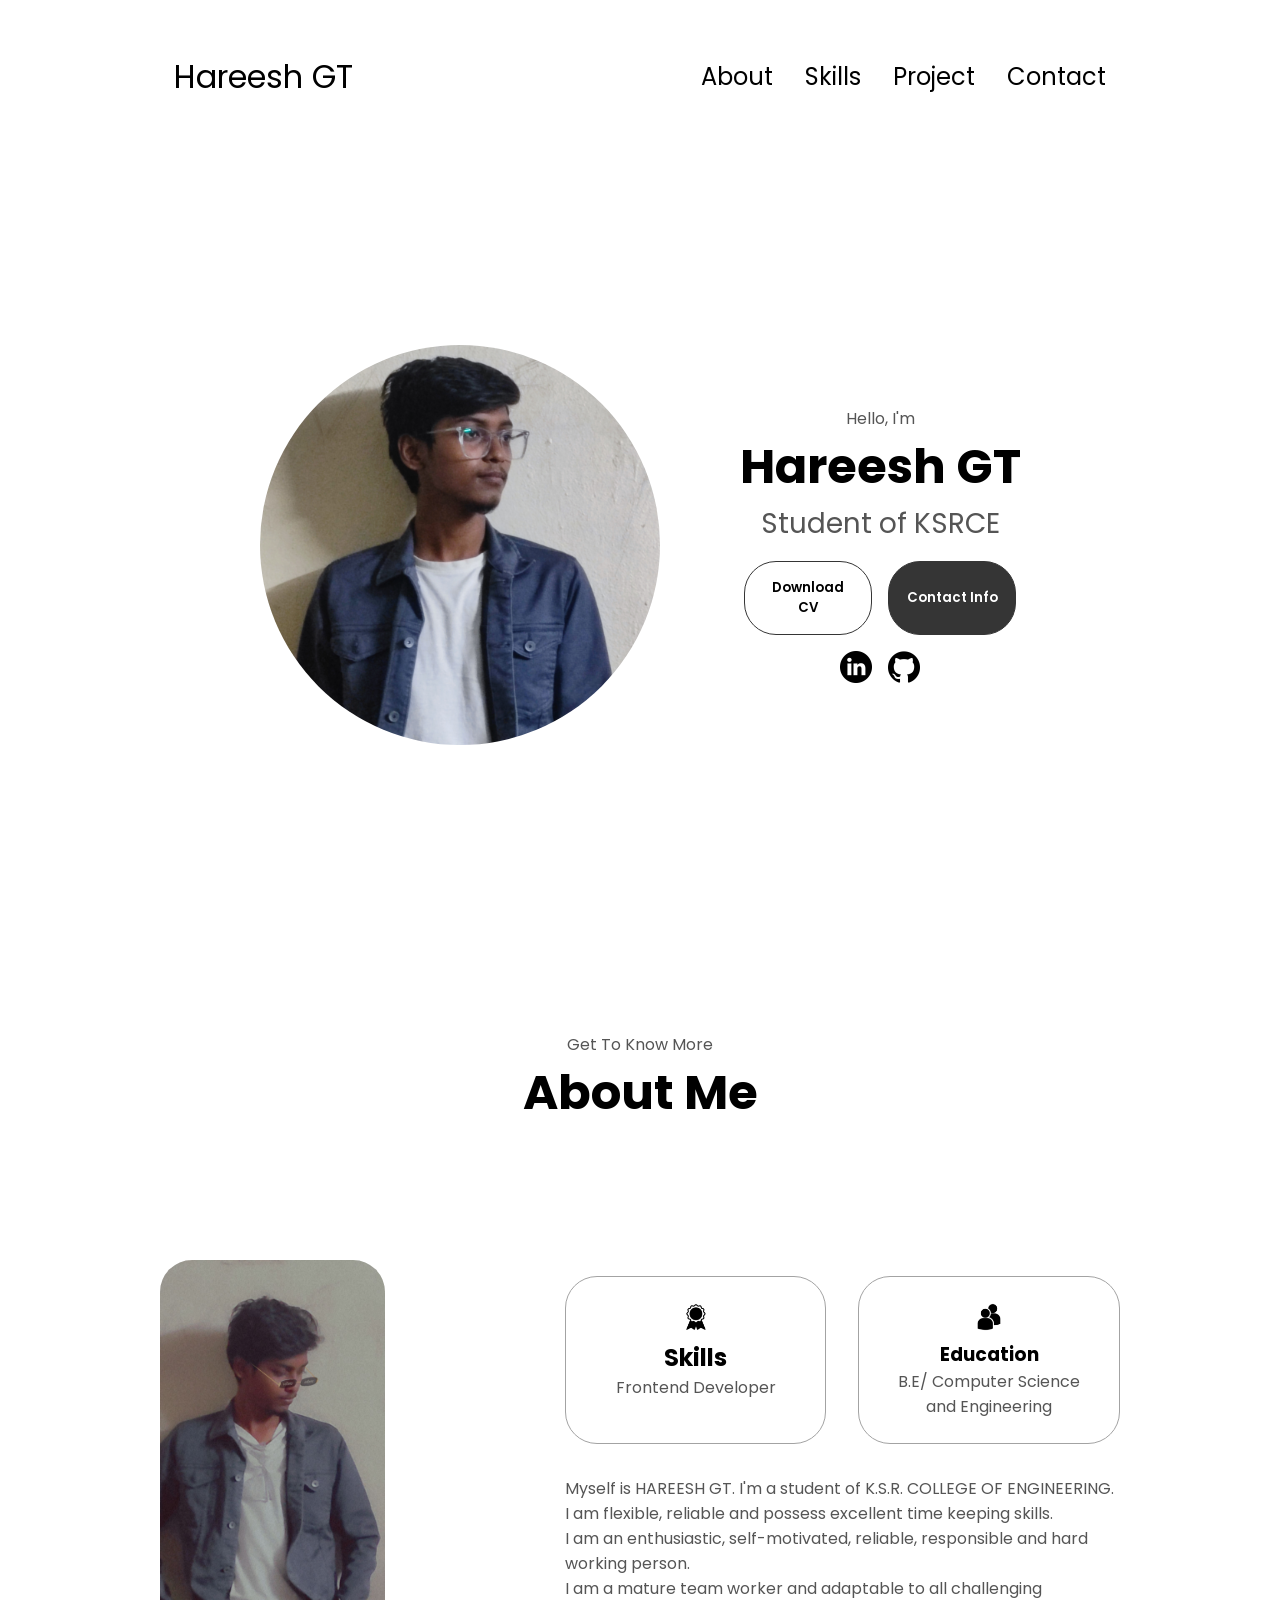
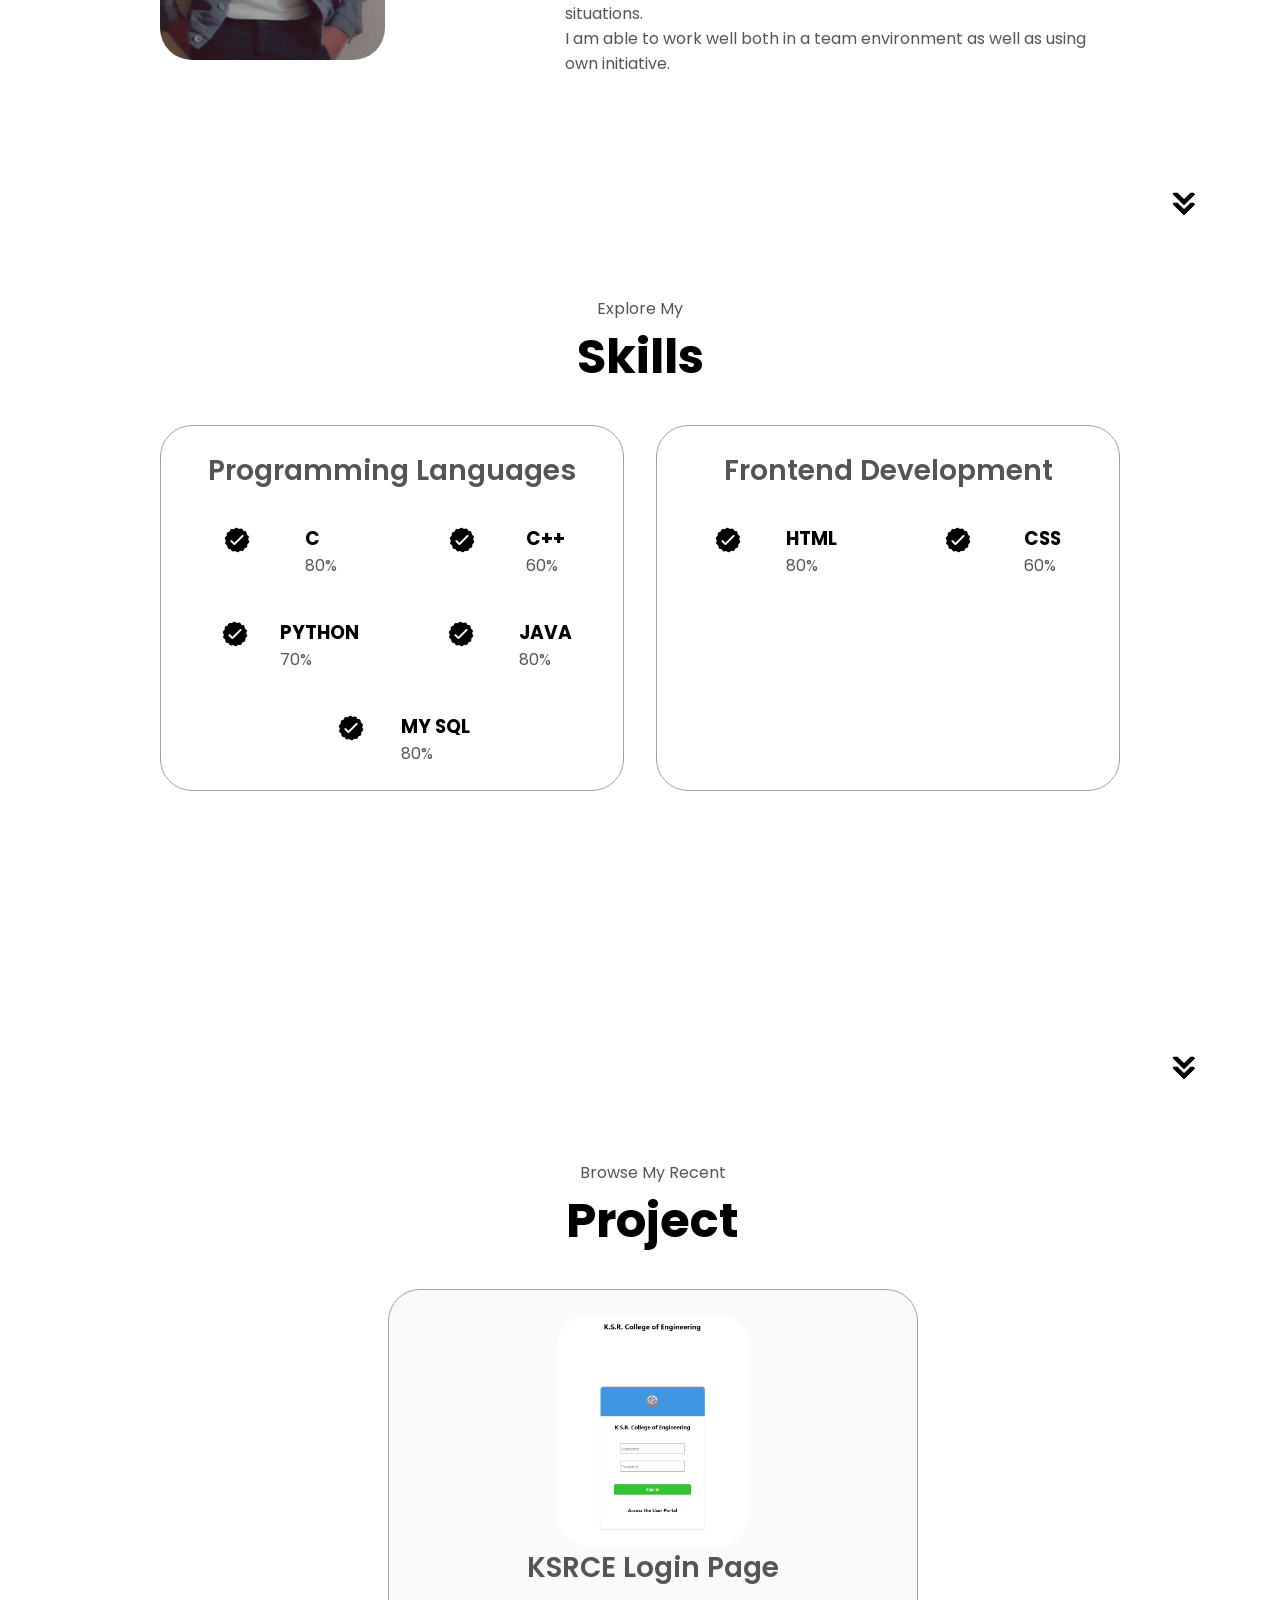
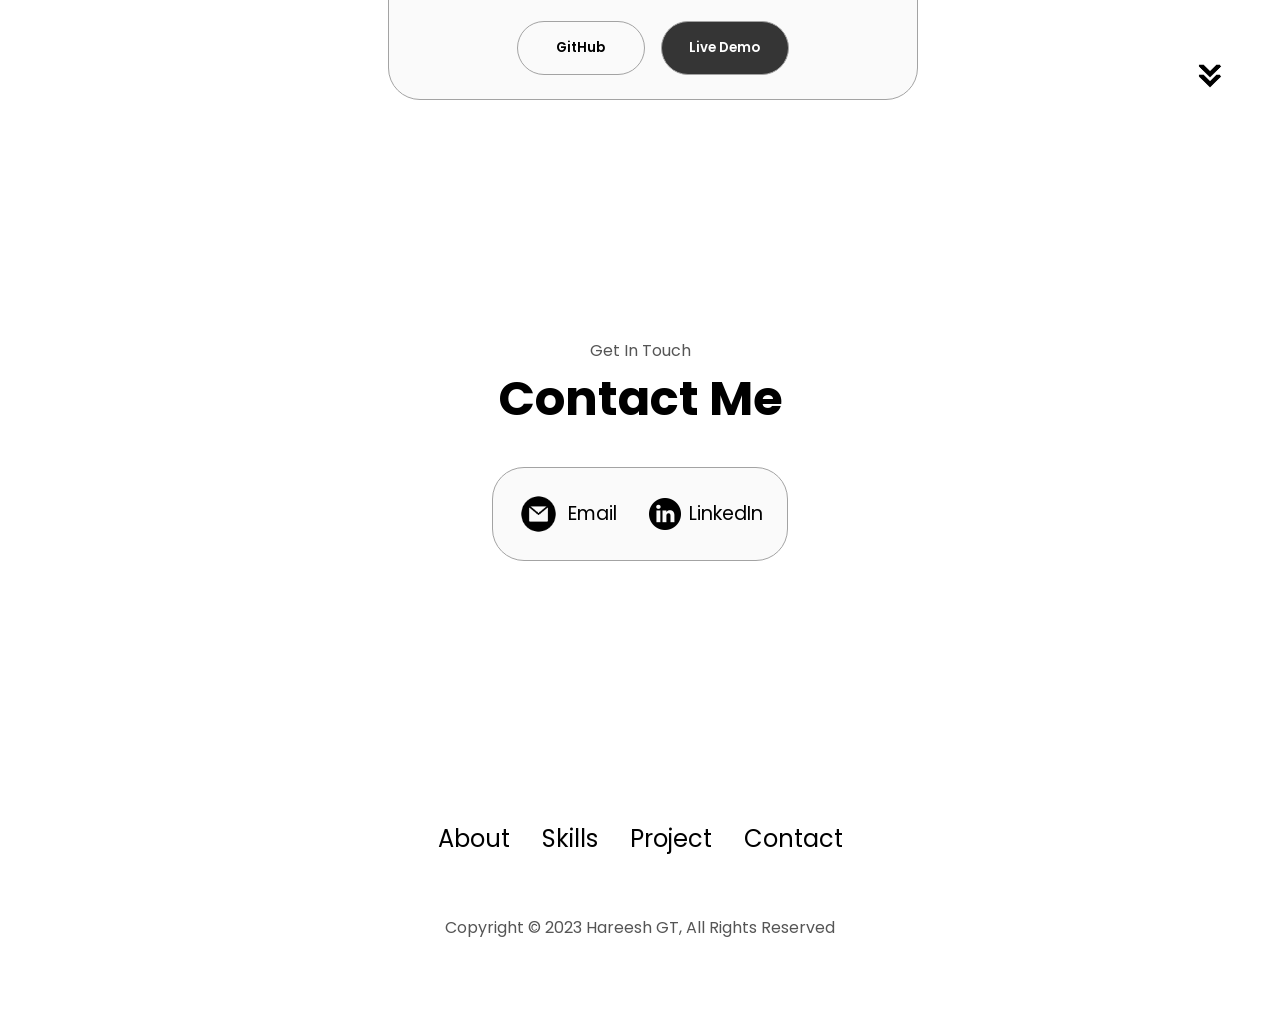
==== Potrfolio GT/index.html @ b5d37969 "Add files via upload" ====
<!DOCTYPE html>
<html lang="en">
<head>
    <meta charset="UTF-8">
    <meta http-equiv="X-UA-Compatible" content="IE=edge">
    <meta name="viewport" content="width=device-width, initial-scale=1.0">
    <title>My portfolio</title>
    <link rel="stylesheet" href="style.css">
    <link rel="stylesheet" href="mediaqueries.css">
</head>
<body>
    <nav id="desktop-nav">
        <div class="logo">Hareesh GT</div>
        <div>
            <ul class="nav-links">
                <li><a href="#about">About</a></li>
                <li><a href="#skills">Skills</a></li>
                <li><a href="#Projects">Project</a></li>
                <li><a href="#contact">Contact</a></li>
            </ul>
        </div>
    </nav>
    <nav id="hamburger-nav">
        <div class="logo">Hareesh GT</div>
        <div class="hamburger-menu">
            <div class="hamburger-icon" onclick="toggleMenu()">
            <span></span>
            <span></span>
            <span></span>
            </div>
            <div class="menu-links">
                <li><a href="#about" onclick="toggleMenu()">About</a></li>
                <li><a href="#skills" onclick="toggleMenu()">Skills</a></li>
                <li><a href="#Projects" onclick="toggleMenu()">Project</a></li>
                <li><a href="#contact" onclick="toggleMenu()">Contact</a></li>
            </div>
        </div>
    </nav>
    <section id="profile">
        
        <div class="section_pic-container">
            <img src="assets/profile-pic.jpg" 
            alt="My Profile Pic" 
            class="profile-pic">
        </div>

        <div class="section_text">
            <p class="section_text-p1">Hello, I'm </p>
            <h1 class="title">Hareesh GT</h1>
            <p class="section_text-p2">Student of KSRCE</p>

            <div class="btn-container">
                <button class="btn btn-color-2" onclick="window.open('./assets/resume-GT.pdf')">
                    Download CV
                </button>

                <button class="btn btn-color-1" onclick="location.href='./#contact'">
                    Contact Info
                </button>
            </div>

            <div id="socials-container">
                <img 
                src="./assets/linkedin.png" 
                alt="My Linkedin Profile" 
                class="icon" 
                onclick="location.href='https://www.linkedin.com/in/hareesh-g-t-29a558265/'"
                >
                <img 
                src="./assets/github.png" 
                alt="My GitHub Profile" 
                class="icon" 
                onclick="location.href='https://github.com/HareeshGT'"
                >
            </div>

        </div>
    </section>
    <section id="about">
        <p class="section_text-p1">Get To Know More</p>
        <h1 class="title">About Me</h1>
        <div class="section-container">
            <div class="section_pic-container">
                <img src="./assets/about-pic.jpg" alt="Profile Picture" class="about-pic">
            </div>
            <div class="about-details-container">
                <div class="about-containers">
                    <div class="details-container">
                        <img src="./assets/skills.png" alt="skills-icon" class="icon" onclick="location.href='#skills'">
                        <h2>Skills</h2>
                        <p>Frontend Developer</p>
                    </div>
                    <div class="details-container">
                        <img src="./assets/education.png" alt="Education-Icon" class="icon">
                        <h3>Education</h3>
                        <p>B.E/ Computer Science and Engineering</p>
                    </div>
                </div>
                <div class="text-container">
                    <p> Myself is HAREESH GT.
                        I'm a student of K.S.R. COLLEGE OF ENGINEERING. <br>
                        I am flexible, reliable and possess excellent time keeping skills. <br>
                        I am an enthusiastic, self-motivated, reliable, responsible and hard working person. <br>
                        I am a mature team worker and adaptable to all challenging situations. <br>
                        I am able to work well both in a team environment as well as using own initiative.</p>
                </div>
            </div>
        </div>
        <img src="./assets/arrow.png" 
        alt="arrow-icon" 
        class="icon arrow" 
        onclick="location.href='#skills'">
    </section>
    <section id="skills">
        <p class="section_text-p1">Explore My</p>
        <h1 class="title">Skills</h1>
        <div class="skills-details-container">
            <div class="about-containers">
                <div class="details-container">
                    <h2 class="skill-sub-title">Programming Languages</h2>
                    <div class="article-container">
                        <article>
                            <img src="./assets/checkmark.png" alt="Skills icon" class="icon">
                            <div>
                                <h3>C</h3>
                                <p>80%</p>
                            </div>
                        </article>
                        <article>
                            <img src="./assets/checkmark.png" alt="Skills icon" class="icon">
                            <div>
                                <h3>C++</h3>
                                <p>60%</p>
                            </div>
                        </article>
                        <article>
                            <img src="./assets/checkmark.png" alt="Skills icon" class="icon">
                            <div>
                                <h3>PYTHON</h3>
                                <p>70%</p>
                            </div>
                        </article>
                        <article>
                            <img src="./assets/checkmark.png" alt="Skills icon" class="icon">
                            <div>
                                <h3>JAVA</h3>
                                <p>80%</p>
                            </div>
                        </article>
                        <article>
                            <img src="./assets/checkmark.png" alt="Skills icon" class="icon">
                            <div>
                                <h3>MY SQL</h3>
                                <p>80%</p>
                            </div>
                        </article>
                        
                    </div>
                </div>
                <div class="details-container">
                    <h2 class="skill-sub-title">Frontend Development</h2>
                    <div class="article-container">
                        <article>
                            <img src="./assets/checkmark.png" alt="Skills icon" class="icon">
                            <div>
                                <h3>HTML</h3>
                                <p>80%</p>
                            </div>
                        </article>
                        <article>
                            <img src="./assets/checkmark.png" alt="Skills icon" class="icon">
                            <div>
                                <h3>CSS</h3>
                                <p>60%</p>
                            </div>
                        </article>
                    </div>
                </div>
            </div>
        </div>
        <img src="./assets/arrow.png" 
        alt="arrow-icon" 
        class="icon arrow" 
        onclick="location.href='#Projects'">
    </section>

    <section id="Projects">
        <p class="section_text-p1">Browse My Recent</p>
        <h1 class="title">Project</h1>
        <div class="skills-details-container">
            <div class="about-containers">
                <div class="details-container color-container">
                    <div class="article-container">
                        <img src="./assets/project-1.png"
                        alt="Project-1" 
                        class="project-img"
                        >
                    </div>
                    <h2 class="skill-sub-title">KSRCE Login Page</h2>
                    <div class="btn-container">
                        <button class="btn btn-color-2 project-btn" onclick="location.href='https://github.com/HareeshGT/project/tree/main/'">
                            GitHub
                        </button>
                        <button class="btn btn-color-1 project-btn" onclick="location.href='https://hareeshgt.github.io/project/KSRCELOGIN/'">
                            Live Demo
                        </button>
                    </div>
                </div>
               
            </div>
        </div>
        <img src="./assets/arrow.png" 
        alt="arrow-icon" 
        class="icon arrow" 
        onclick="location.href='#contact'">
    </section>

    <section id="contact">
        <p class="section_text-p1">Get In Touch</p>
        <h1 class="title">Contact Me</h1>
        <div class="contact-info-upper-container">
            <div class="contact-info-container">
                <img src="./assets/email.png" alt="Email-icon" class="icon contact-icon email-icon">
                <p><a href="mailto:hareeshgt7@gmail.com">Email</a></p>
            </div>
            <div class="contact-info-container">
                <img src="./assets/linkedin.png" alt="LinkedIn-icon" class="icon contact-icon">
                <p><a href="https://www.linkedin.com/in/hareesh-g-t-29a558265/">LinkedIn</a></p>
            </div>
        </div>
        
    </section>

    <footer>
        <nav>
            <div class="nav-links-container">
                <ul class="nav-links">
                    <li><a href="#about">About</a></li>
                    <li><a href="#skills">Skills</a></li>
                    <li><a href="#Projects">Project</a></li>
                    <li><a href="#contact">Contact</a></li>
                </ul>
            </div>
        </nav>
        <p>Copyright &#169; 2023 Hareesh GT, All Rights Reserved</p>
    </footer>
    <script src="script.js"></script>
</body>
</html>
---- Potrfolio GT/style.css ----
@import url('https://fonts.googleapis.com/css2?family=Poppins:wght@300;400;500;600&display=swap');


*
{
    margin: 0;
    padding: 0;
}
body
{
    font-family: 'Poppins', sans-serif;
}

.arrow
{
    position: absolute;
    right: -5rem;
    bottom: 2.5rem;
}

html
{
    scroll-behavior: smooth;
}


p
{
    color: rgb(85, 85, 85);
}

a,.btn
{
    transition: all 300ms ease;
}

nav, .nav-links
{
    display: flex;
}

nav
{
    justify-content: space-around;
    align-items:center;
    height: 17vh;
}

.nav-links
{
    gap: 2rem;
    list-style: none;
    font-size: 1.5rem;
}

a
{
    color: black;
    text-decoration: none;
    text-decoration-color: white;
}

a:hover
{
    color: grey;
    text-decoration: underline;
    text-underline-offset: 1rem;
    text-decoration-color:rgb(181, 181, 181) ;
}
.logo
{
    font-size: 2rem;
}
.logo:hover
{
    cursor: default;
}

#hamburger-nav
{
    display: none;
}
.hamburger-menu
{
    position: relative;
    display: inline-block;
}

.hamburger-icon
{
    display: flex;
    flex-direction: column;
    justify-content: space-between;
    height: 24px;
    width: 30px;
    cursor: pointer;

}

.hamburger-icon span
{
    width: 100%;
    height: 2px;
    background-color: black;
    transition: all 0.3 ease-in-out;
}

.menu-links
{
    position: absolute;
    top: 100%;
    right: 0;
    background-color: white;
    width: fit-content;
    max-height: 0;
    overflow: hidden;
    transition: all 0.3 ease-in-out;;
}

.menu-links a
{
    display: block;
    padding: 10px;
    text-align: center;
    font-size: 1.5rem;
    color: black;
    text-decoration: none;
    transition: all 0.3 ease-in-out;
}

.menu-links li
{
    list-style: none;

}

.menu-links.open
{
    max-height: 300px;
}

.hamburger-icon.open span:first-child
{
    transform: rotate(45deg) translate(10px,5px);
}

.hamburger-icon.open span:nth-child(2)
{
   opacity: 0;
}

.hamburger-icon.open span:last-child
{
    transform: rotate(-45deg) translate(10px,-5px);
}

.hamburger-icon span:first-child
{
    transform: none;

}
.hamburger-icon span:first-child
{
    opacity: 1;

}
.hamburger-icon span:first-child
{
    transform: none;

}

section
{
    padding-top: 4vh;
    height: 96vh;
    margin: 0 10rem;
    box-sizing: border-box;
    min-height: fit-content;
}


.section-container  
{
    display: flex;
}

#profile
{
    display: flex;
    justify-content: center;
    gap: 5rem;
    height: 80vh;
    
}

.profile-pic
{
    width:400px;
    height:400px;
    object-fit:cover;
    border-radius:50%;
}

.section_pic-container
{
    display: flex;
    height: 400px;
    width: 400px;
    margin: auto 0;
}

.section_text
{
    align-self: center;
    text-align: center;
    cursor: default;
}

.section-text-p
{
    font-weight: 600;
}

.section_text-p1
{
    text-align: center;
}
.section_text-p2
{
    font-size: 1.75rem;
    margin-bottom: 1rem;
}

.title
{
    font-size: 3rem;
    text-align: center;
}
#socials-container
{
    display: flex;
    justify-content: center;
    margin-top: 1rem;
    gap: 1rem;
}

.icon
{
    cursor: pointer;
    height: 2rem;
}
.icon:hover
{
    animation: shake 0.5s;
}
  
@keyframes shake 
{
    0% { transform: translate(1px, 1px) rotate(0deg); }
    10% { transform: translate(-1px, -2px) rotate(-1deg); }
    20% { transform: translate(-3px, 0px) rotate(1deg); }
    30% { transform: translate(3px, 2px) rotate(0deg); }
    40% { transform: translate(1px, -1px) rotate(1deg); }
    50% { transform: translate(-1px, 2px) rotate(-1deg); }
    60% { transform: translate(-3px, 1px) rotate(0deg); }
    70% { transform: translate(3px, 1px) rotate(-1deg); }
    80% { transform: translate(-1px, -1px) rotate(1deg); }
    90% { transform: translate(1px, 2px) rotate(0deg); }
    100% { transform: translate(1px, -2px) rotate(-1deg); }
}

.btn-container
{
    display: flex;
    justify-content: center;
    gap: 1rem;
    
}

.btn
{
    font-weight: 600;
    transition: all 300ms ease;
    padding: 1rem;
    width: 8rem;
    border-radius: 2rem;
    font-family: inherit;
}

.btn-color-1,.btn-color-2
{
    border: rgb(53, 53, 53) 0.1rem solid;
}

.btn-color-1:hover,.btn-color-2:hover
{
   cursor: pointer;
}

.btn-color-1,.btn-color-2:hover
{
   color: white;
    background-color: rgb(53, 53, 53);
}

.btn-color-1:hover
{
    background-color: rgb(0, 0, 0);
}

.btn-color-2
{
    background: none;
}
.btn-color-2:hover
{
    border: rgb(255, 255, 255) 0.1rem solid;
}
.btn-container
{
    gap: 1rem;
} 



#about
{
    position: relative;

}

.about-containers
{
    gap: 2rem;
    margin-bottom: 2rem;
    margin-top: 2rem;
}

.about-details-container
{
    justify-content: center;
    flex-direction: column;
}

.about-containers, .about-details-container
{
    display: flex;
}

.about-pic
{
    border-radius: 2rem;
}



.details-container
{
    padding: 1.5rem;
    flex: 1;
    background: white;
    border-radius: 2rem;
    border: rgb(53, 53, 53) 0.1rem solid;
    border-color: rgb(163, 163, 163);
    text-align: center;
}

.section-container
{
    gap: 4rem;
    height: 80%;
}

.section_pic-container
{
    height: 400px;
    width: 400px;
    margin: auto 0;
}


#skills
{
    position: relative;
}

.skill-sub-title
{
    color: rgb(85, 85, 85);
    font-weight: 600;
    font-size: 1.75rem;
    margin-bottom: 2rem;
}

.skills-details-container
{
    display: flex;
    justify-content: center;
    flex-direction: column;
}
.article-container
{
    display: flex;
    text-align: initial;
    flex-wrap: wrap;
    flex-direction: row;
    gap: 2.5rem;
    justify-content: space-around;
}

article
{
    display: flex;
    width: 10rem;
    justify-content: space-around;
    gap: 0.5rem;
}

article .icon
{
    cursor: default;
}


#Projects
{
    display: flex;
    flex-direction: column;
    align-items: center;
    position: relative;
    width: 77%;
    height: 50%;
}



.color-container
{
    border-color: rgb(163, 163, 163) ;
    background-color: rgb(250, 250, 250);
    width: 30rem;
}

.project-img
{
    border-radius: 2rem;
    width: 40%;
    height: 60%;
    
}

.project-title
{
    margin: 1rem;
    color: black;
}

.project-btn
{
    
    border-color: rgb(163, 163, 163);
}


#contact
{
    display: flex;
    justify-content: center;
    flex-direction: column;
    height: 70vh;
}

.contact-info-upper-container
{
    display: flex;
    justify-content: center;
    border-radius: 2rem;
    border: rgb(53, 53, 53) 0.1rem solid;
    border-color: rgb(163, 163, 163);
    background-color: rgb(250, 250, 250);
    margin: 2rem auto;
    padding: 0.5rem;
}

.contact-info-container
{
    display: flex;
    align-items: center;
    justify-content: center;
    gap: 0.5rem;
    margin: 1rem;
}

.contact-info-container p{
    font-size: larger;
}

.contact-icon
{
    cursor: default;
}

.email-icon
{
    height: 2.7rem;
}

footer
{
    height: 26vh;
    margin: 0 1rem;
    margin-bottom: 2rem;
}

footer p
{
    text-align: center;
}
---- Potrfolio GT/mediaqueries.css ----
@media screen and (max-width:1500px) 
{
    #profile
    {
        height: 83vh;
        margin-bottom: 6rem;
    }
    .about-containers
    {
        flex-wrap: wrap;
    }
    #skills .article-container article:nth-child(3)
    {
        position: relative;
        left: 2.5%;
    }
    #skills .article-container article:nth-child(4)
    {
        position: relative;
        left: 0.7%;
    }
    #skills .article-container article:nth-child(5)
    {
        position: relative;
        left: 2.5%;
    }
}


@media screen and (max-width:1200px) 
{
    #desktop-nav
    {
        display: none;
    }
    #hamburger-nav
    {
        display: flex;
    }
    #skills,.skills-details-container
    {
        margin-top: 2rem;
    }
    #profile,.section-container
    {
        display: block;
    }
    .arrow
    {
        display: none;
    }
    section,.section-container
    {
        height: fit-content;
    }
    section
    {
        margin: 0 5%;
    }
    .section_pic-container
    {
        width: 400px;
        height: 400px;
        margin: 0 auto 2rem;
    }
    .about-containers
    {
        margin-top: 0;
    }
    .about-pic
    {
        position: relative;
        left: 20%;
    }
    .about-details-container
    {
        display: flex;
        align-items: center;
    }
    #skills .article-container article:nth-child(3)
    {
        position: relative;
        left: 2.5%;
    }
    #skills .article-container article:nth-child(4)
    {
        position: relative;
        left: 0.7%;
    }
    #skills .article-container article:nth-child(5)
    {
        position: relative;
        left: 2.5%;
    }
   
    #Projects
    {
        position: relative;
        left: 6%;
    }
}

@media screen and (max-width:620px) 
{
    #about
    {
        position: relative;
        top: 10rem;
    }
    #Projects .details-container
    {
       width: 40%;
       height: 60%;
    }
    #Projects .skill-sub-title
    {
        font-size: 1.5rem;
    }
}

@media screen and (max-height:710px)
{
    #about,#skills,#Projects,#contact
    {
        position: relative;
        top: 5rem;
    }
}

@media screen and (max-height:530px)
{
    #skills,#Projects,#contact,footer
    {
        position: relative;
        top: 15rem;
    }
    #Projects
    {
        position: relative;
        top: 20rem;
    }
    #skills .section-container
    {
        position: relative;
        top: 6rem;
    }
}
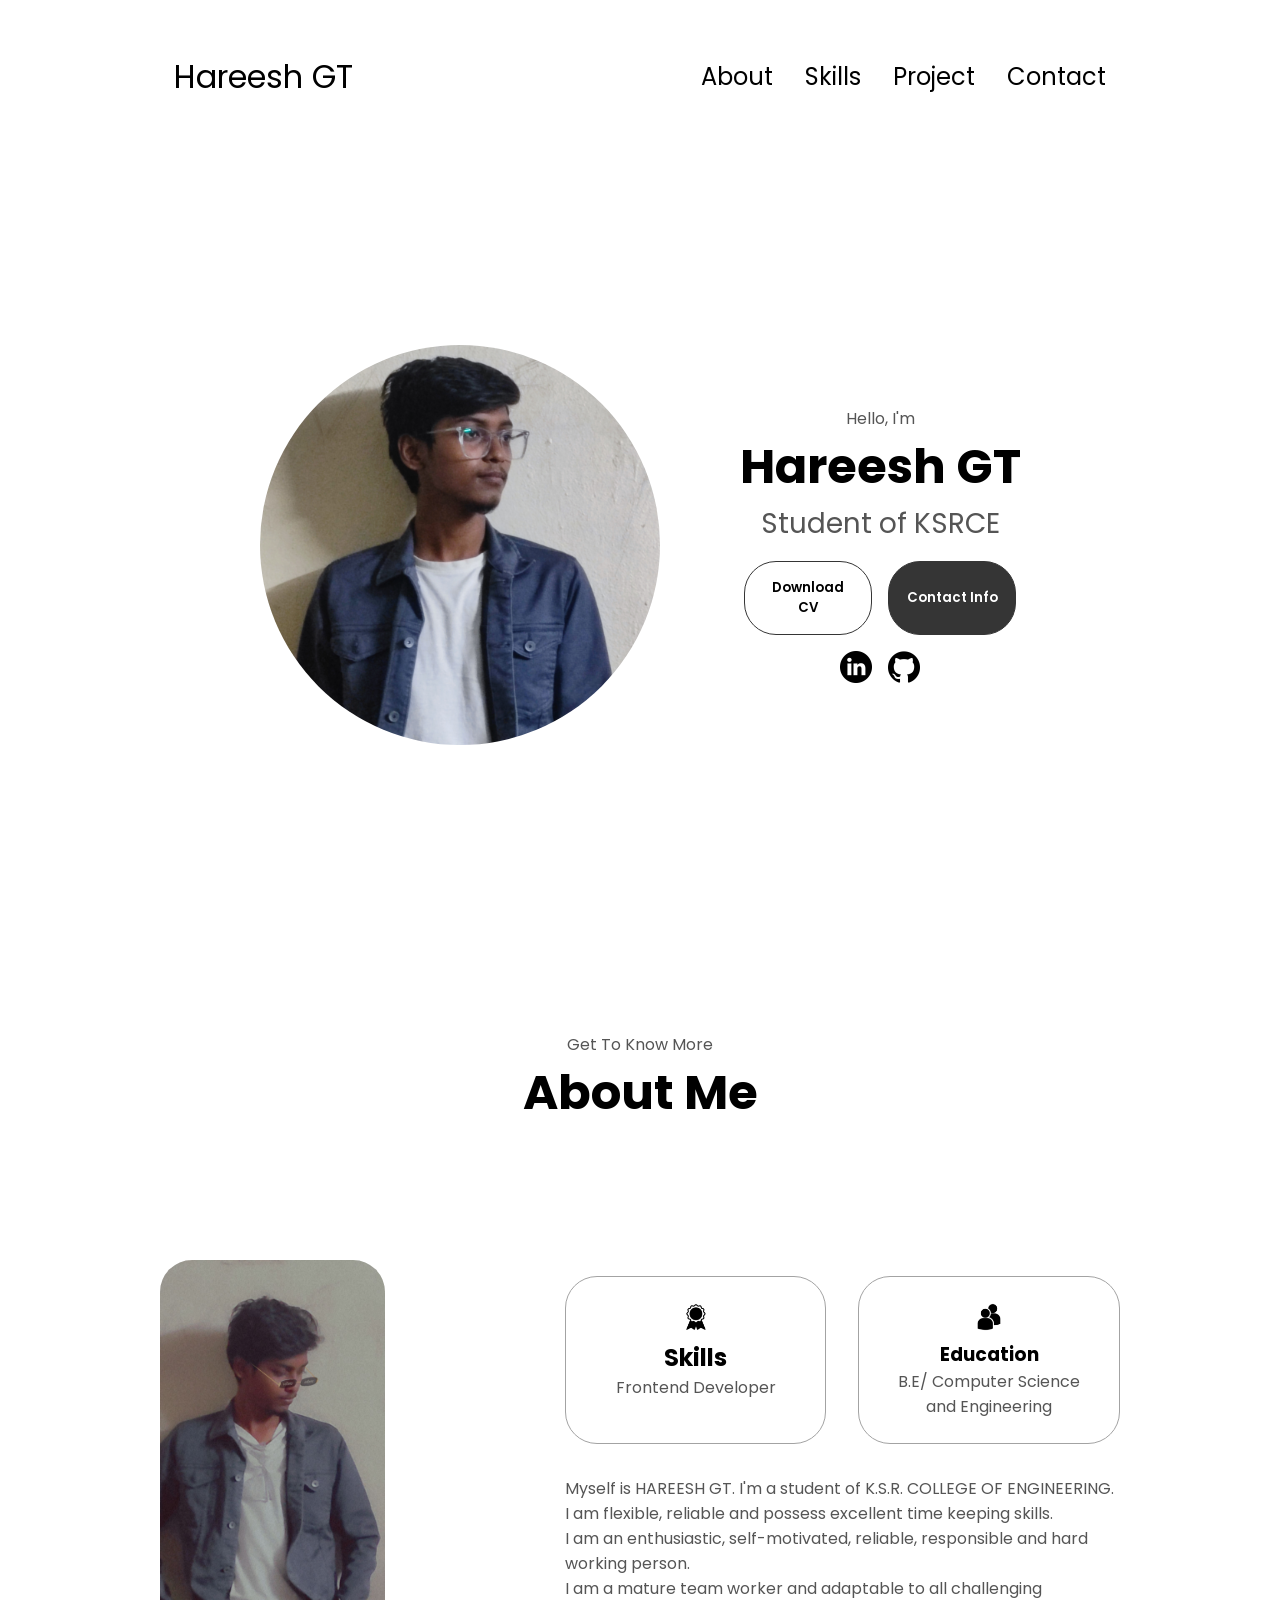
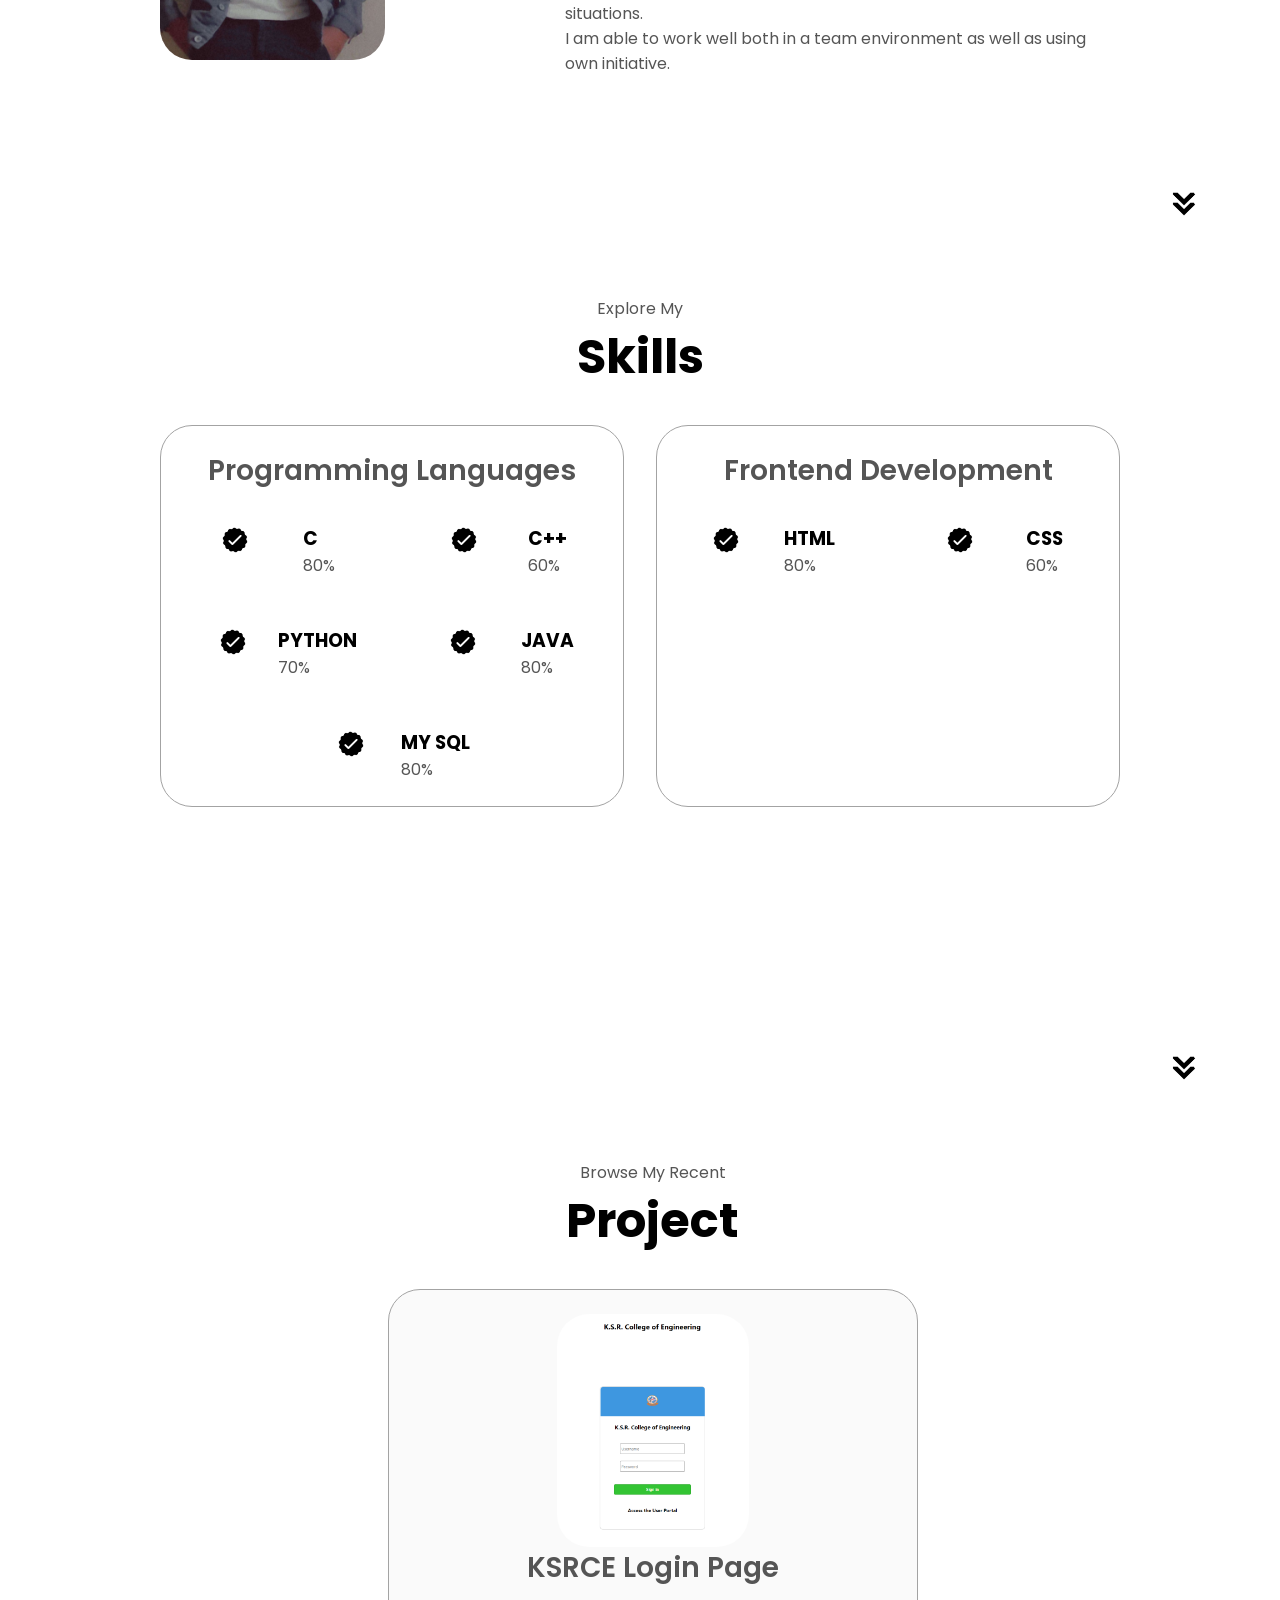
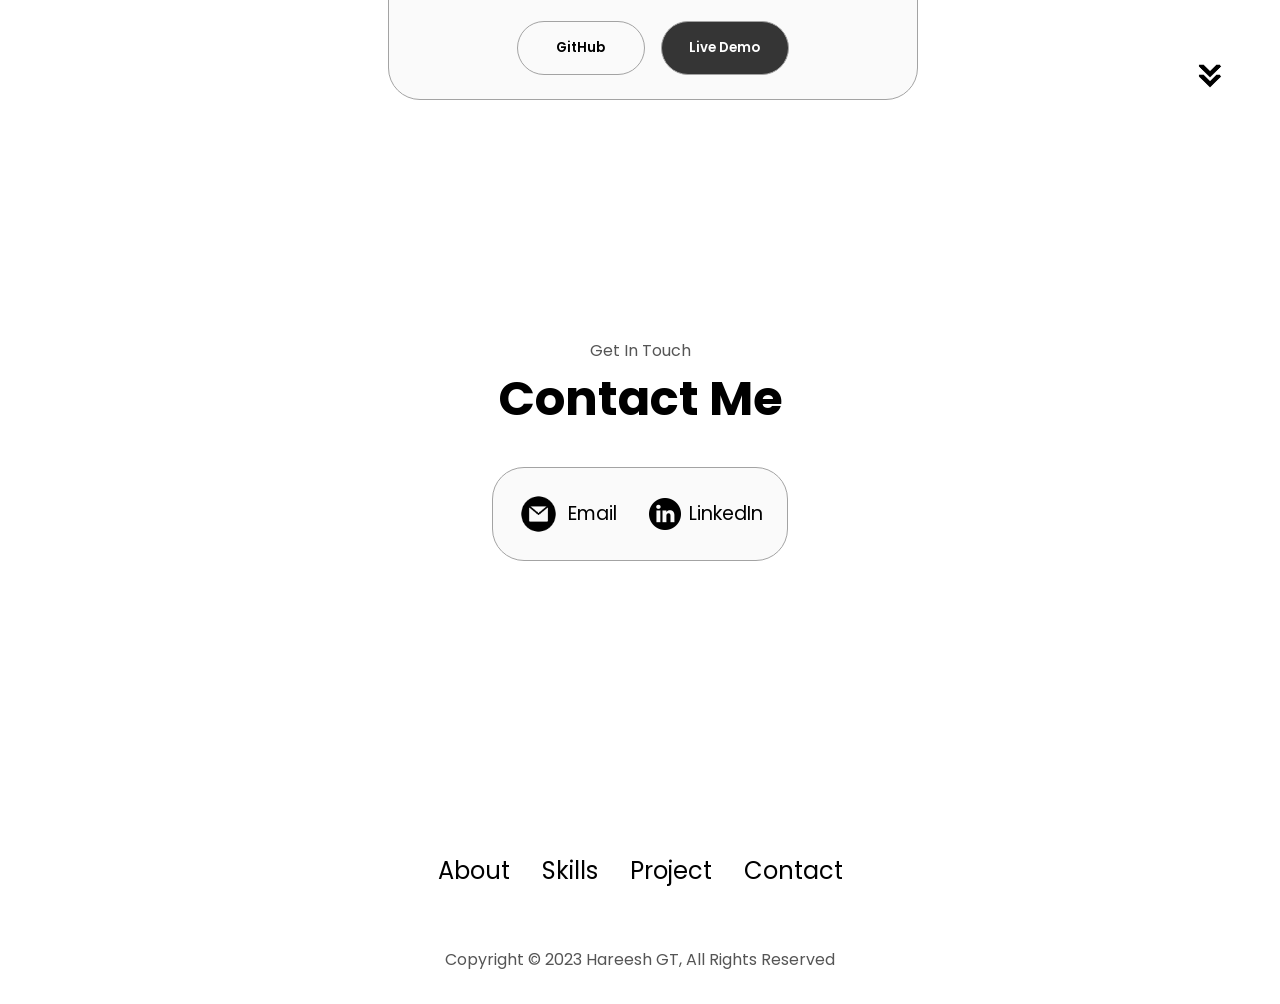
==== commit 72f29e91: "Update index.html" ====
--- a/Potrfolio GT/index.html
+++ b/Potrfolio GT/index.html
@@ -50,7 +50,7 @@
             <p class="section_text-p2">Student of KSRCE</p>
 
             <div class="btn-container">
-                <button class="btn btn-color-2" onclick="window.open('./assets/resume-GT.pdf')">
+                <button class="btn btn-color-2" onclick="window.open('./assets/single page main.pdf')">
                     Download CV
                 </button>
 
@@ -246,4 +246,4 @@
     </footer>
     <script src="script.js"></script>
 </body>
-</html>+</html>
--- a/Potrfolio GT/style.css
+++ b/Potrfolio GT/style.css
@@ -406,8 +406,14 @@
     text-align: initial;
     flex-wrap: wrap;
     flex-direction: row;
-    gap: 2.5rem;
+    gap: 3rem;
     justify-content: space-around;
+}
+#skills .about-containers
+{
+   width: 70%;
+   position: relative;
+   left: 15%;
 }
 
 article
@@ -509,12 +515,10 @@
 
 footer
 {
-    height: 26vh;
-    margin: 0 1rem;
-    margin-bottom: 2rem;
+    margin: 2rem;
 }
 
 footer p
 {
     text-align: center;
-}+}
--- a/Potrfolio GT/mediaqueries.css
+++ b/Potrfolio GT/mediaqueries.css
@@ -9,6 +9,14 @@
     .about-containers
     {
         flex-wrap: wrap;
+    }
+    #skills .about-containers
+    {
+
+        width: 100%;
+        height: 50%;
+        position: relative;
+        left: 0rem;
     }
     #skills .article-container article:nth-child(3)
     {
@@ -106,7 +114,12 @@
     #about
     {
         position: relative;
-        top: 10rem;
+        top: 5rem;
+    }
+    #skills,#Projects,#contact,footer
+    {
+        position: relative;
+        top: 15rem;
     }
     #Projects .details-container
     {
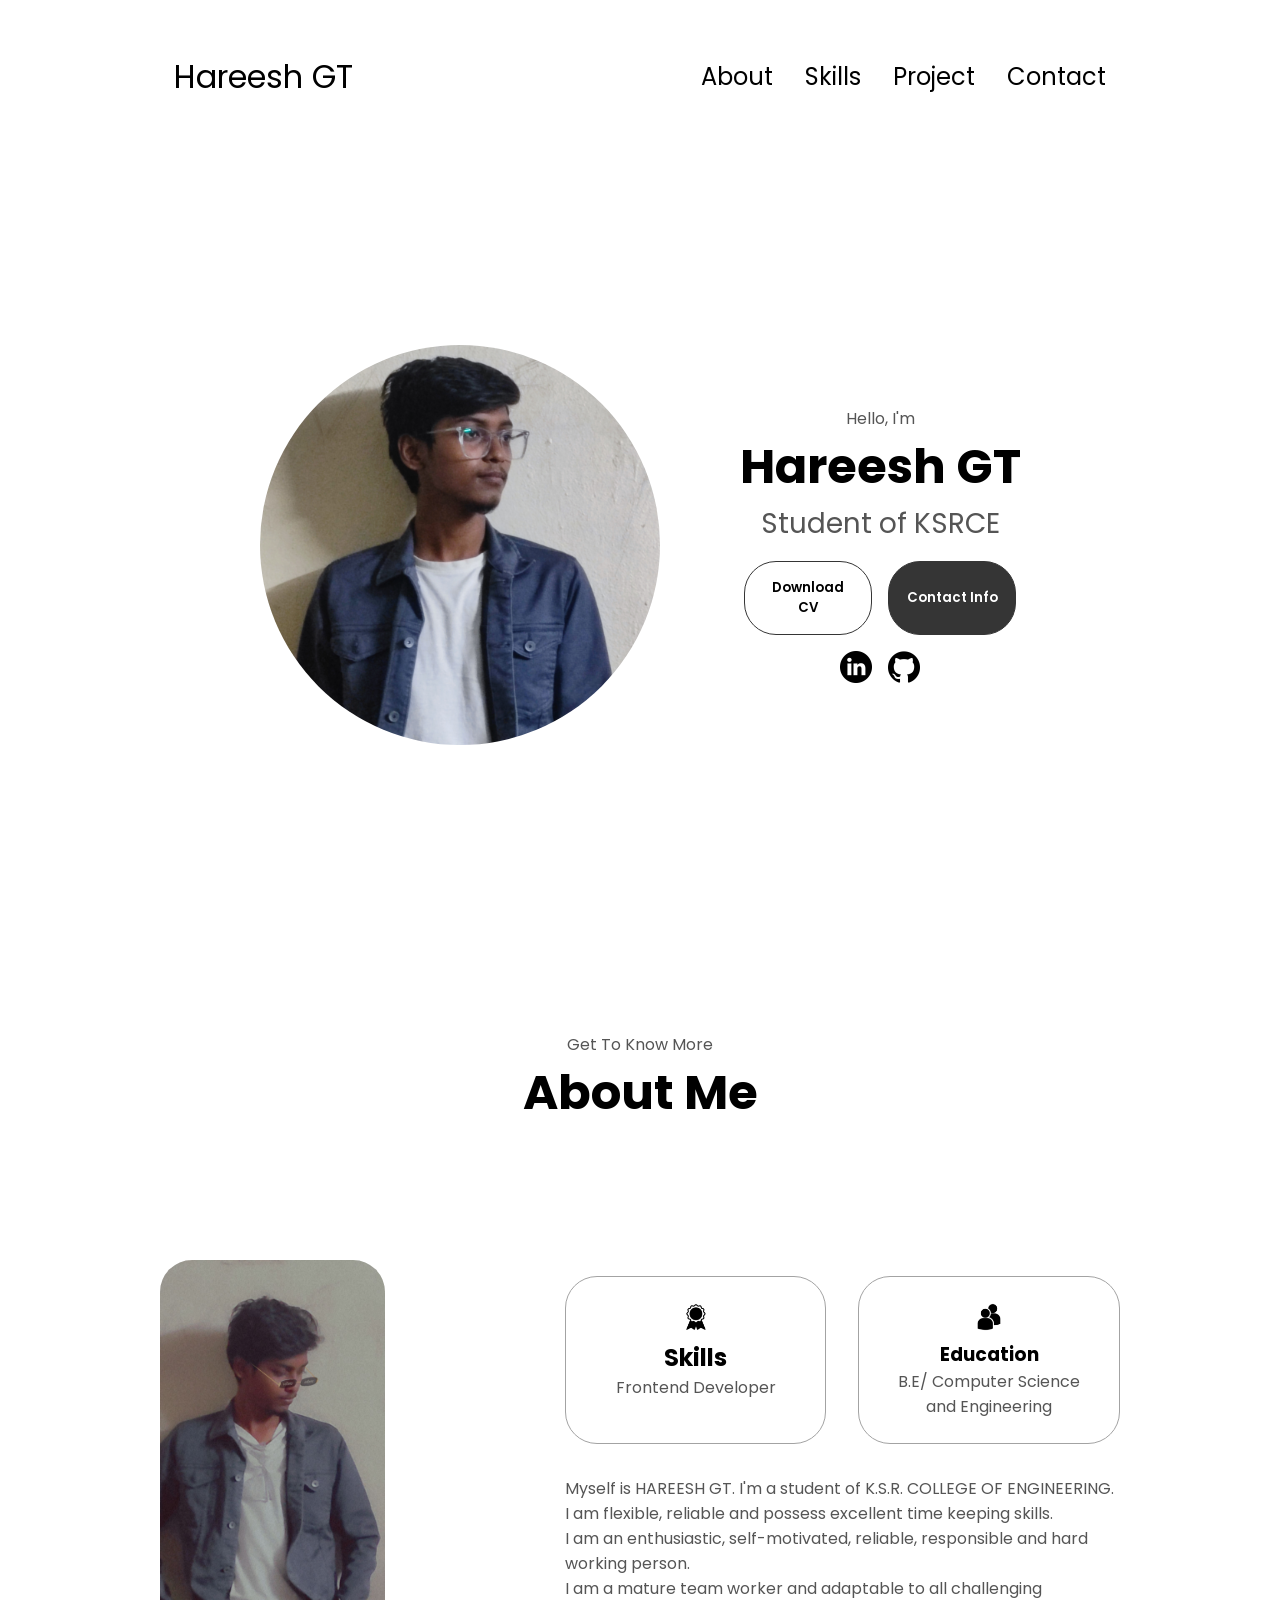
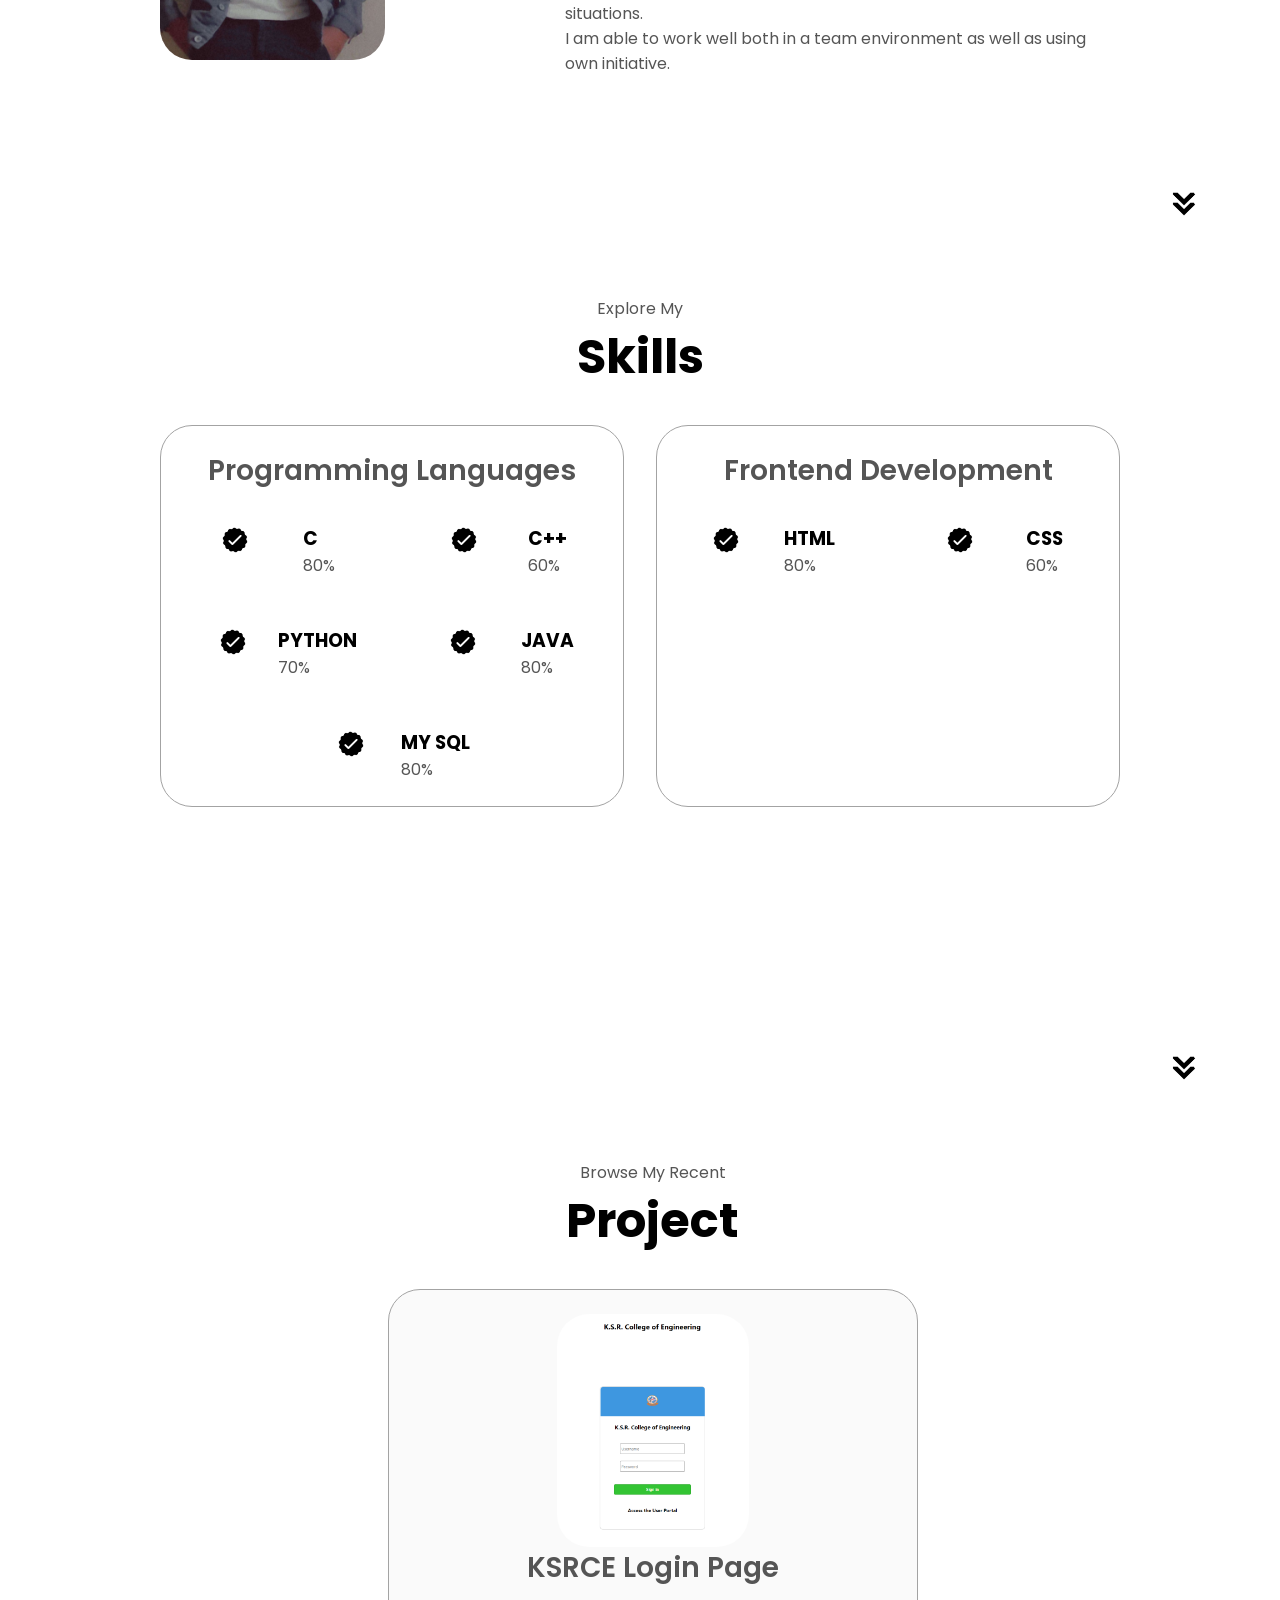
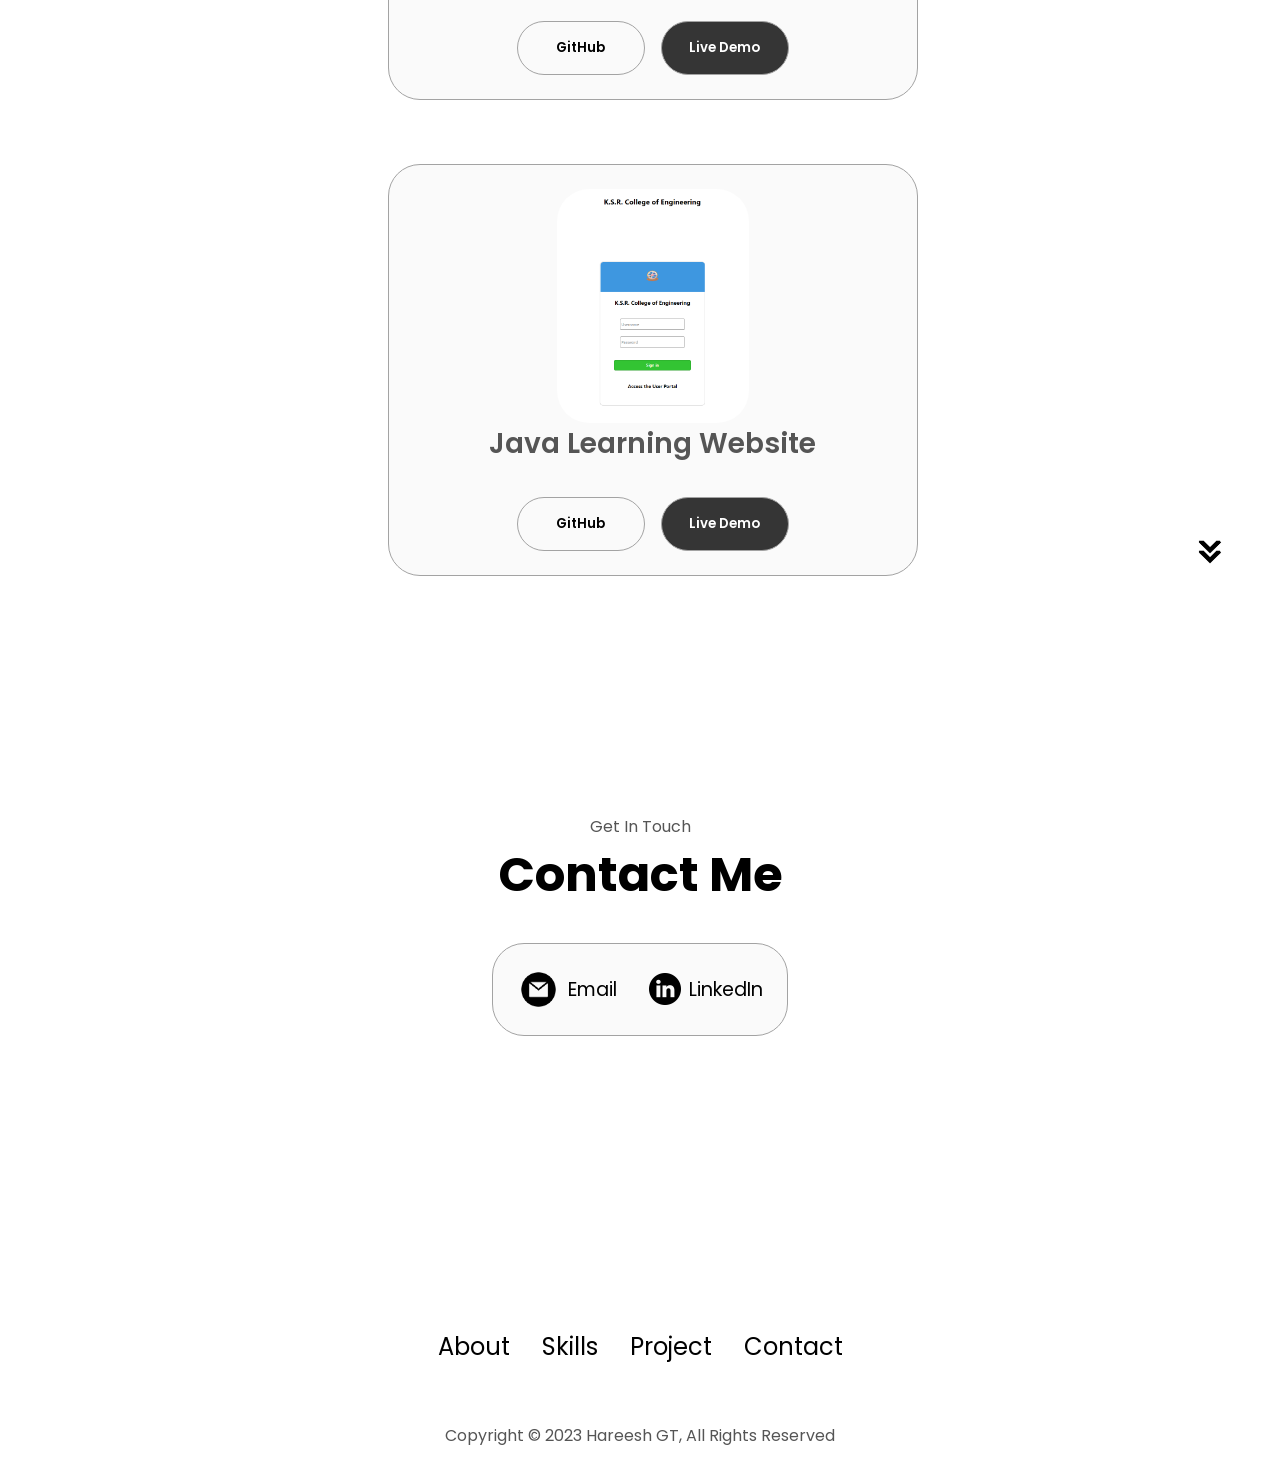
==== commit 944acc00: "Update index.html" ====
--- a/Potrfolio GT/index.html
+++ b/Potrfolio GT/index.html
@@ -208,6 +208,26 @@
                 </div>
                
             </div>
+            <div class="about-containers">
+                <div class="details-container color-container">
+                    <div class="article-container">
+                        <img src="./assets/project-1.png"
+                        alt="Project-2" 
+                        class="project-img"
+                        >
+                    </div>
+                    <h2 class="skill-sub-title">Java Learning Website</h2>
+                    <div class="btn-container">
+                        <button class="btn btn-color-2 project-btn" onclick="location.href='https://github.com/HareeshGT/project/tree/main/'">
+                            GitHub
+                        </button>
+                        <button class="btn btn-color-1 project-btn" onclick="location.href='https://hareeshgt.github.io/project/JLW/'">
+                            Live Demo
+                        </button>
+                    </div>
+                </div>
+               
+            </div>
         </div>
         <img src="./assets/arrow.png" 
         alt="arrow-icon" 
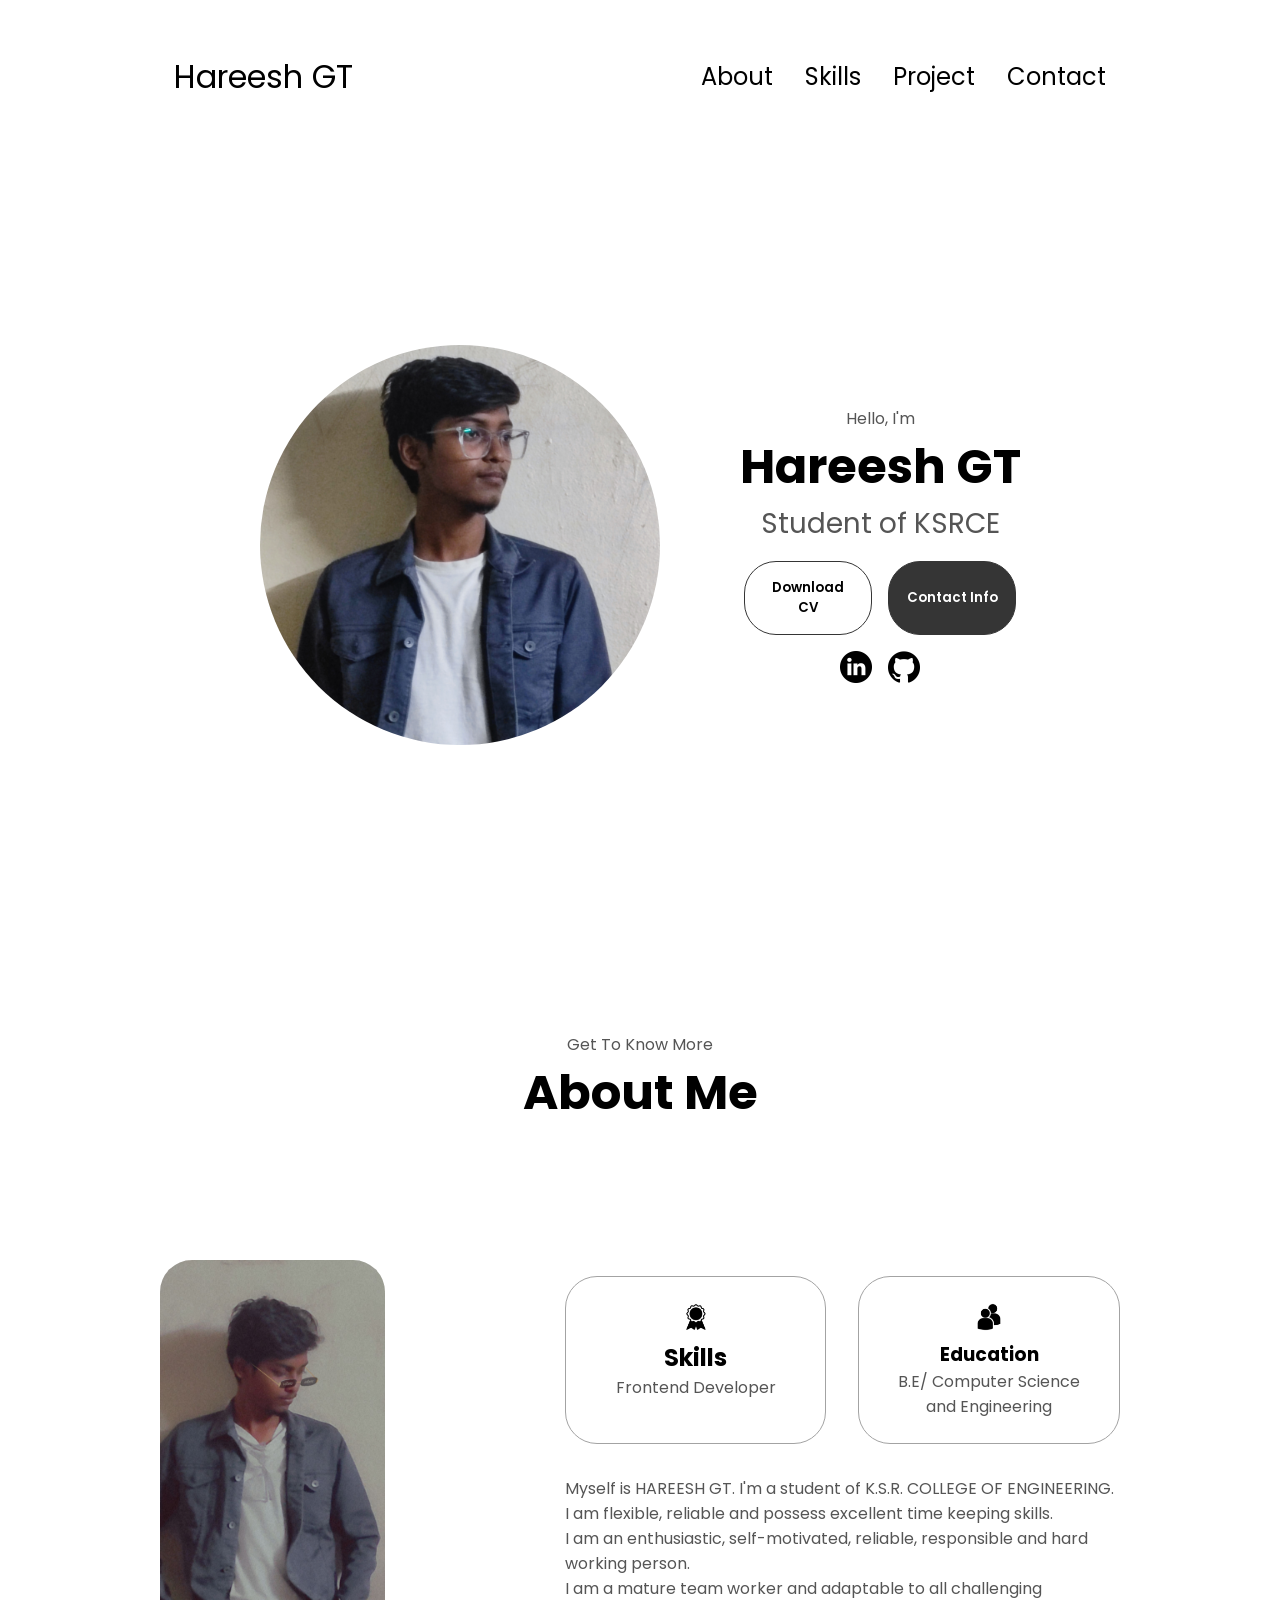
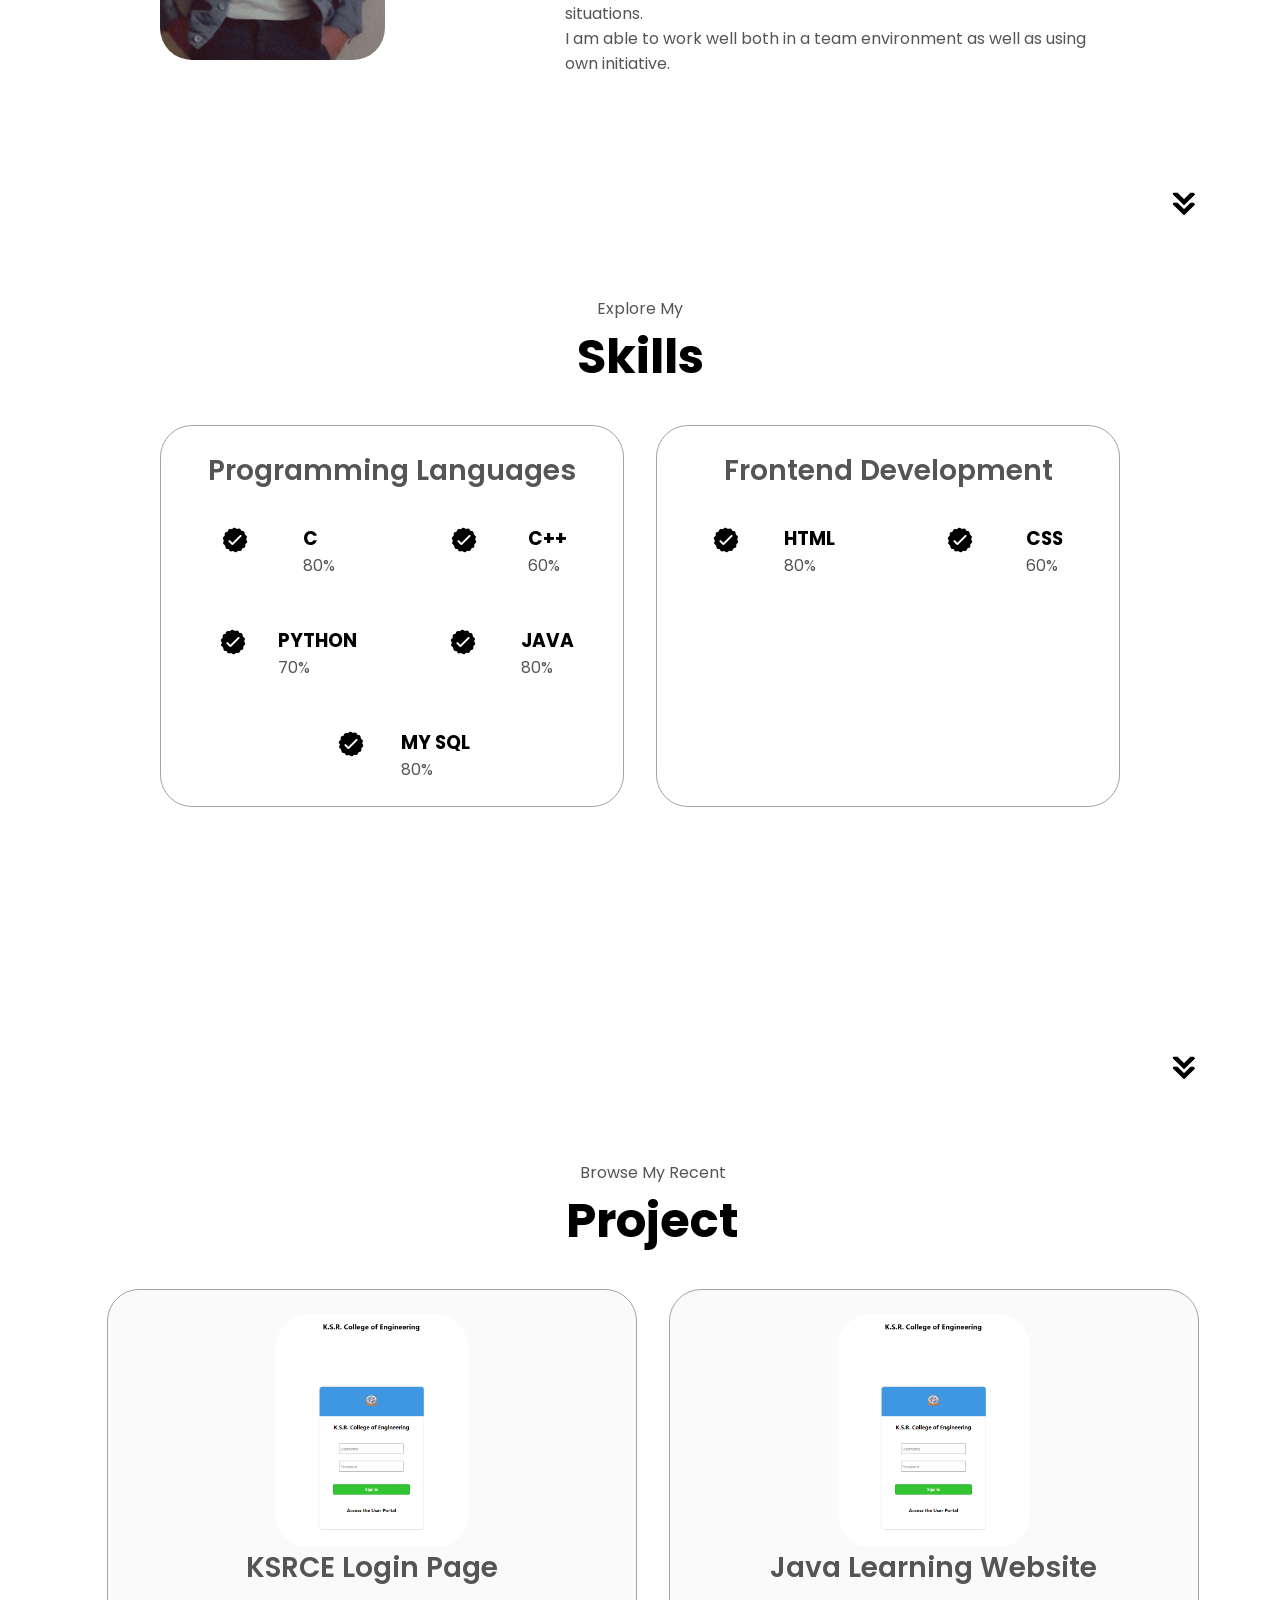
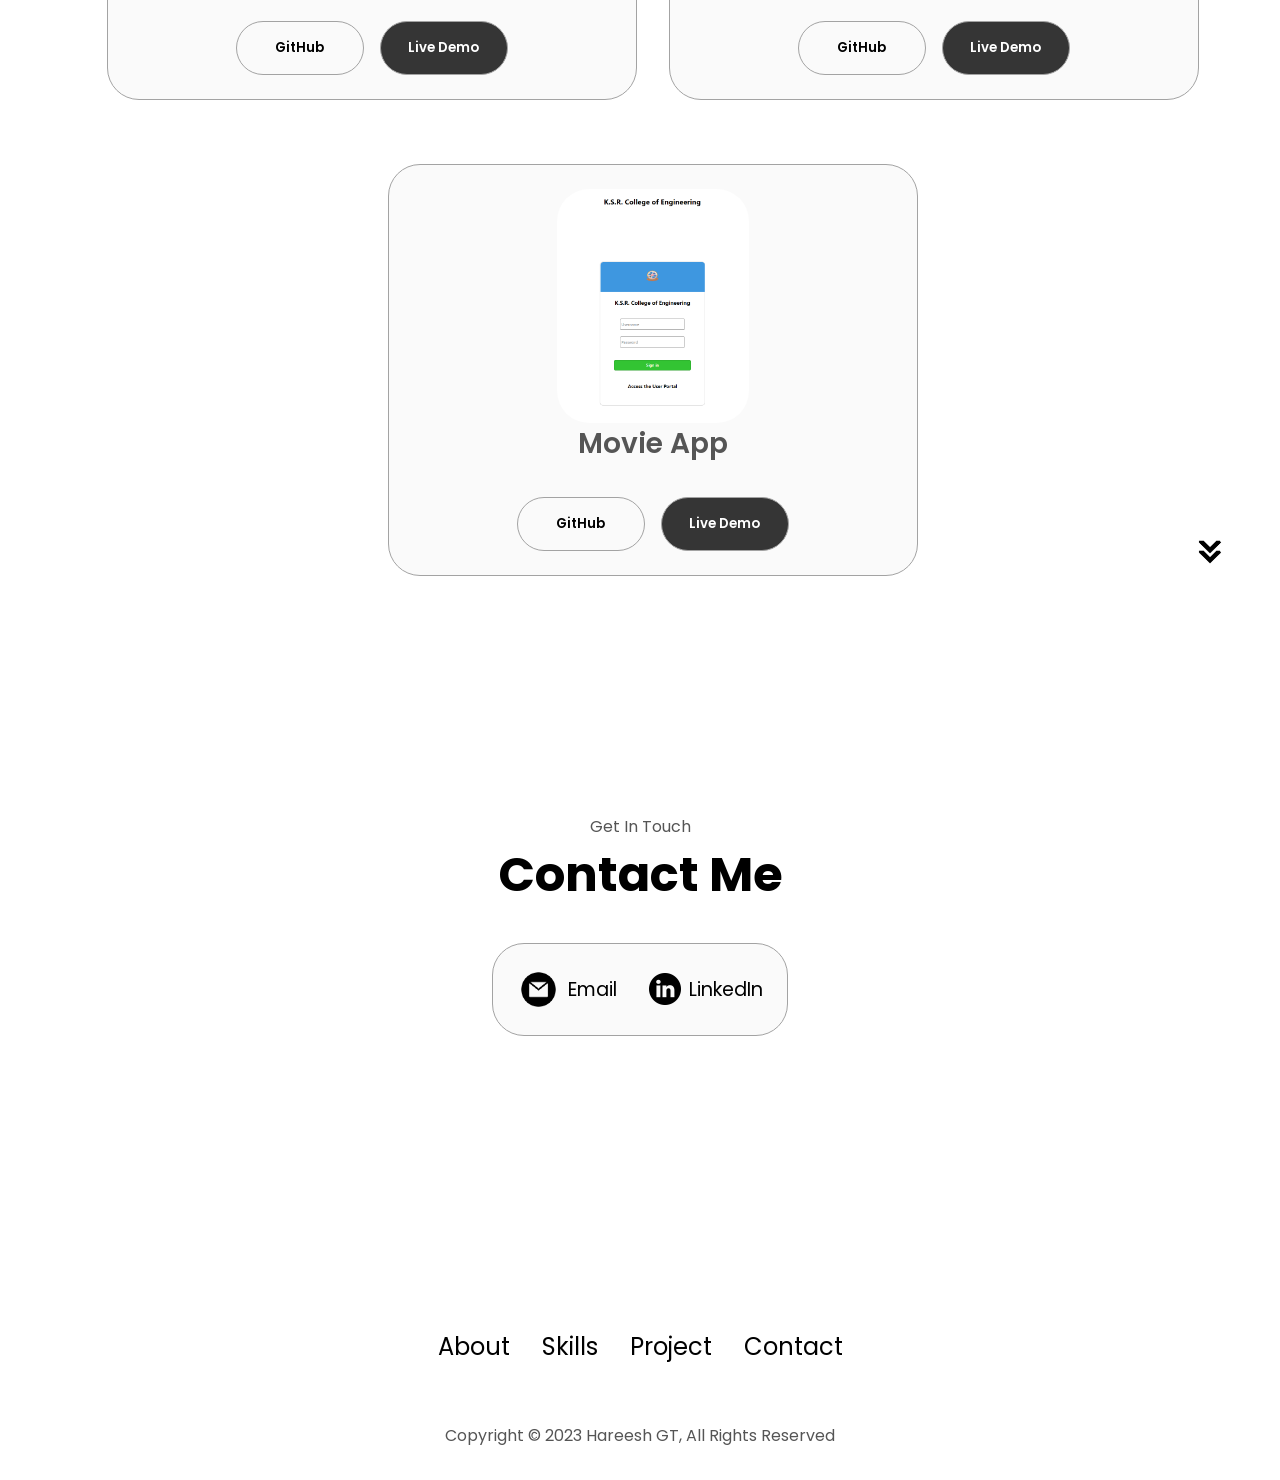
==== commit 1f881d3d: "Update index.html" ====
--- a/Potrfolio GT/index.html
+++ b/Potrfolio GT/index.html
@@ -228,6 +228,27 @@
                 </div>
                
             </div>
+            </div>
+            <div class="about-containers">
+                <div class="details-container color-container">
+                    <div class="article-container">
+                        <img src="./assets/project-1.png"
+                        alt="Project-3" 
+                        class="project-img"
+                        >
+                    </div>
+                    <h2 class="skill-sub-title">Movie App</h2>
+                    <div class="btn-container">
+                        <button class="btn btn-color-2 project-btn" onclick="location.href='https://github.com/HareeshGT/project/tree/main/'">
+                            GitHub
+                        </button>
+                        <button class="btn btn-color-1 project-btn" onclick="location.href='https://hareeshgt.github.io/project/movie app/'">
+                            Live Demo
+                        </button>
+                    </div>
+                </div>
+               
+            </div>
         </div>
         <img src="./assets/arrow.png" 
         alt="arrow-icon" 
--- a/Potrfolio GT/style.css
+++ b/Potrfolio GT/style.css
@@ -398,7 +398,7 @@
 {
     display: flex;
     justify-content: center;
-    flex-direction: column;
+    gap: 2rem;
 }
 .article-container
 {
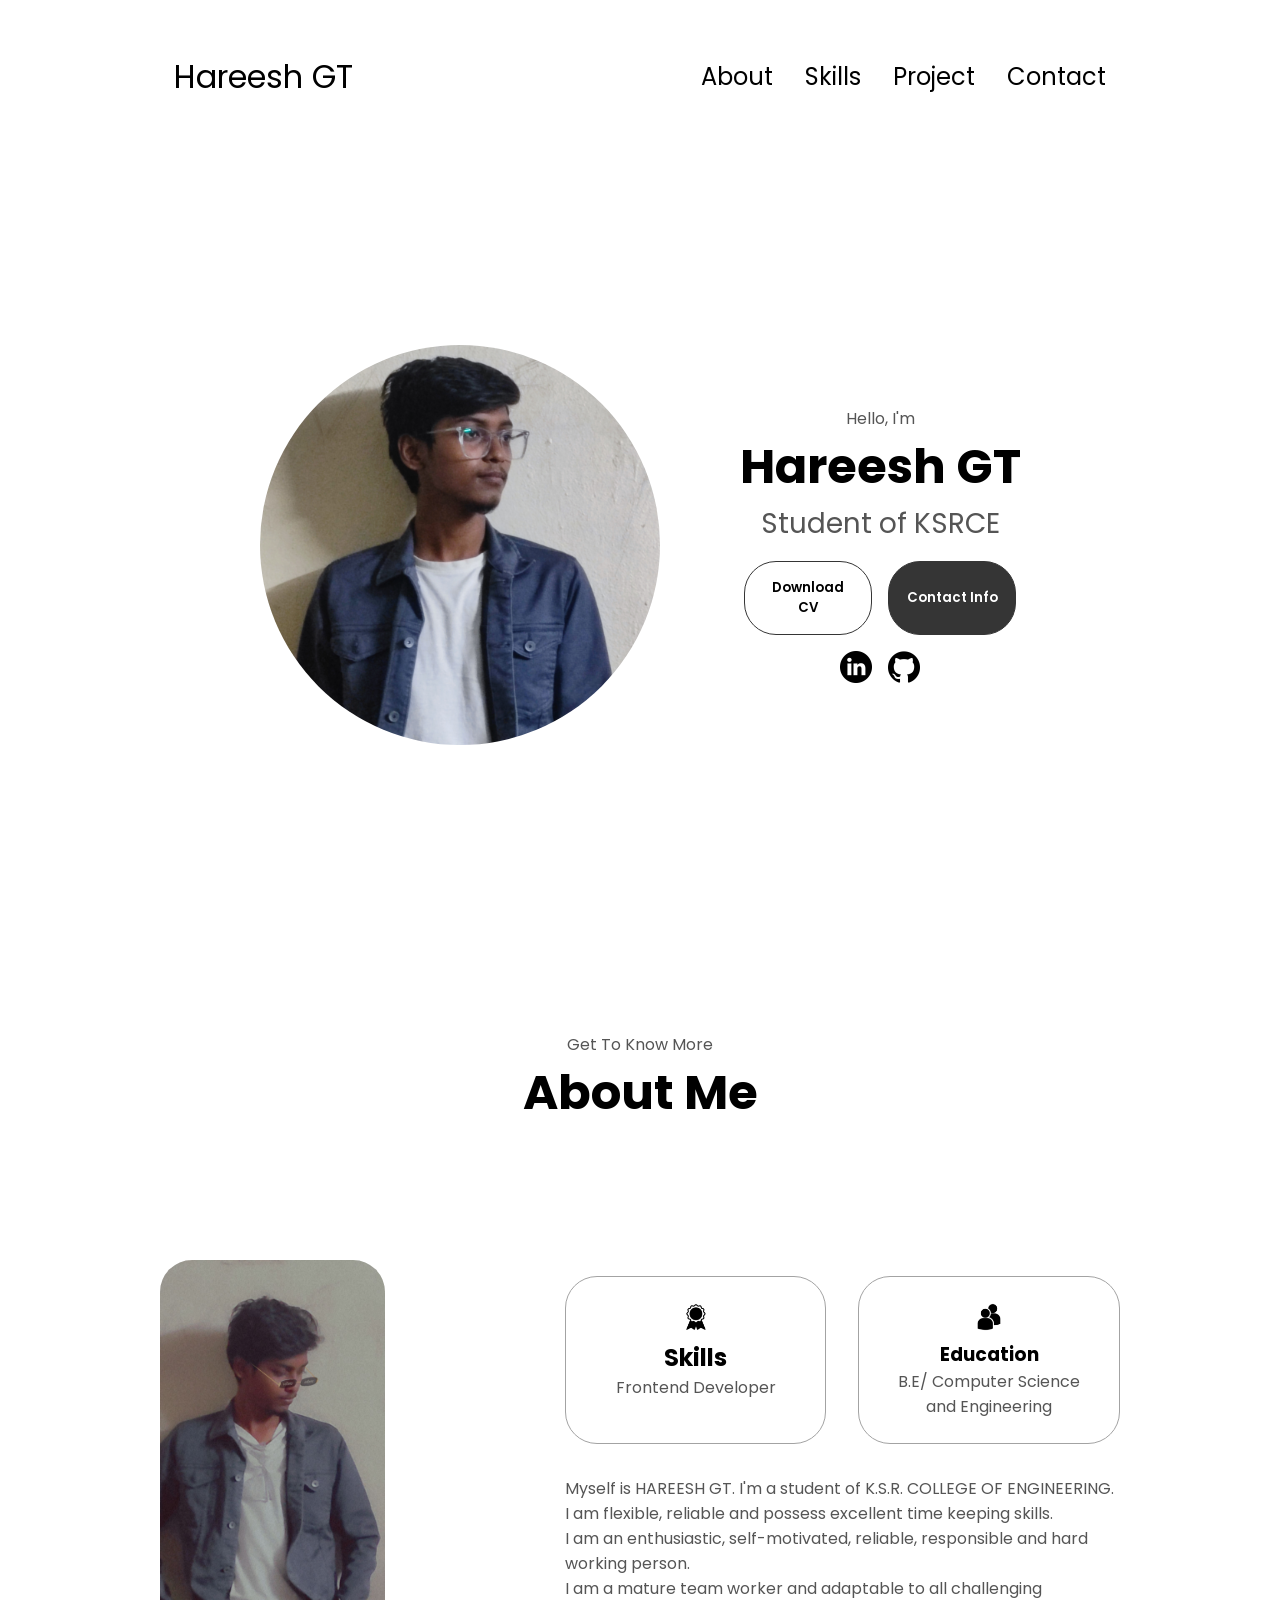
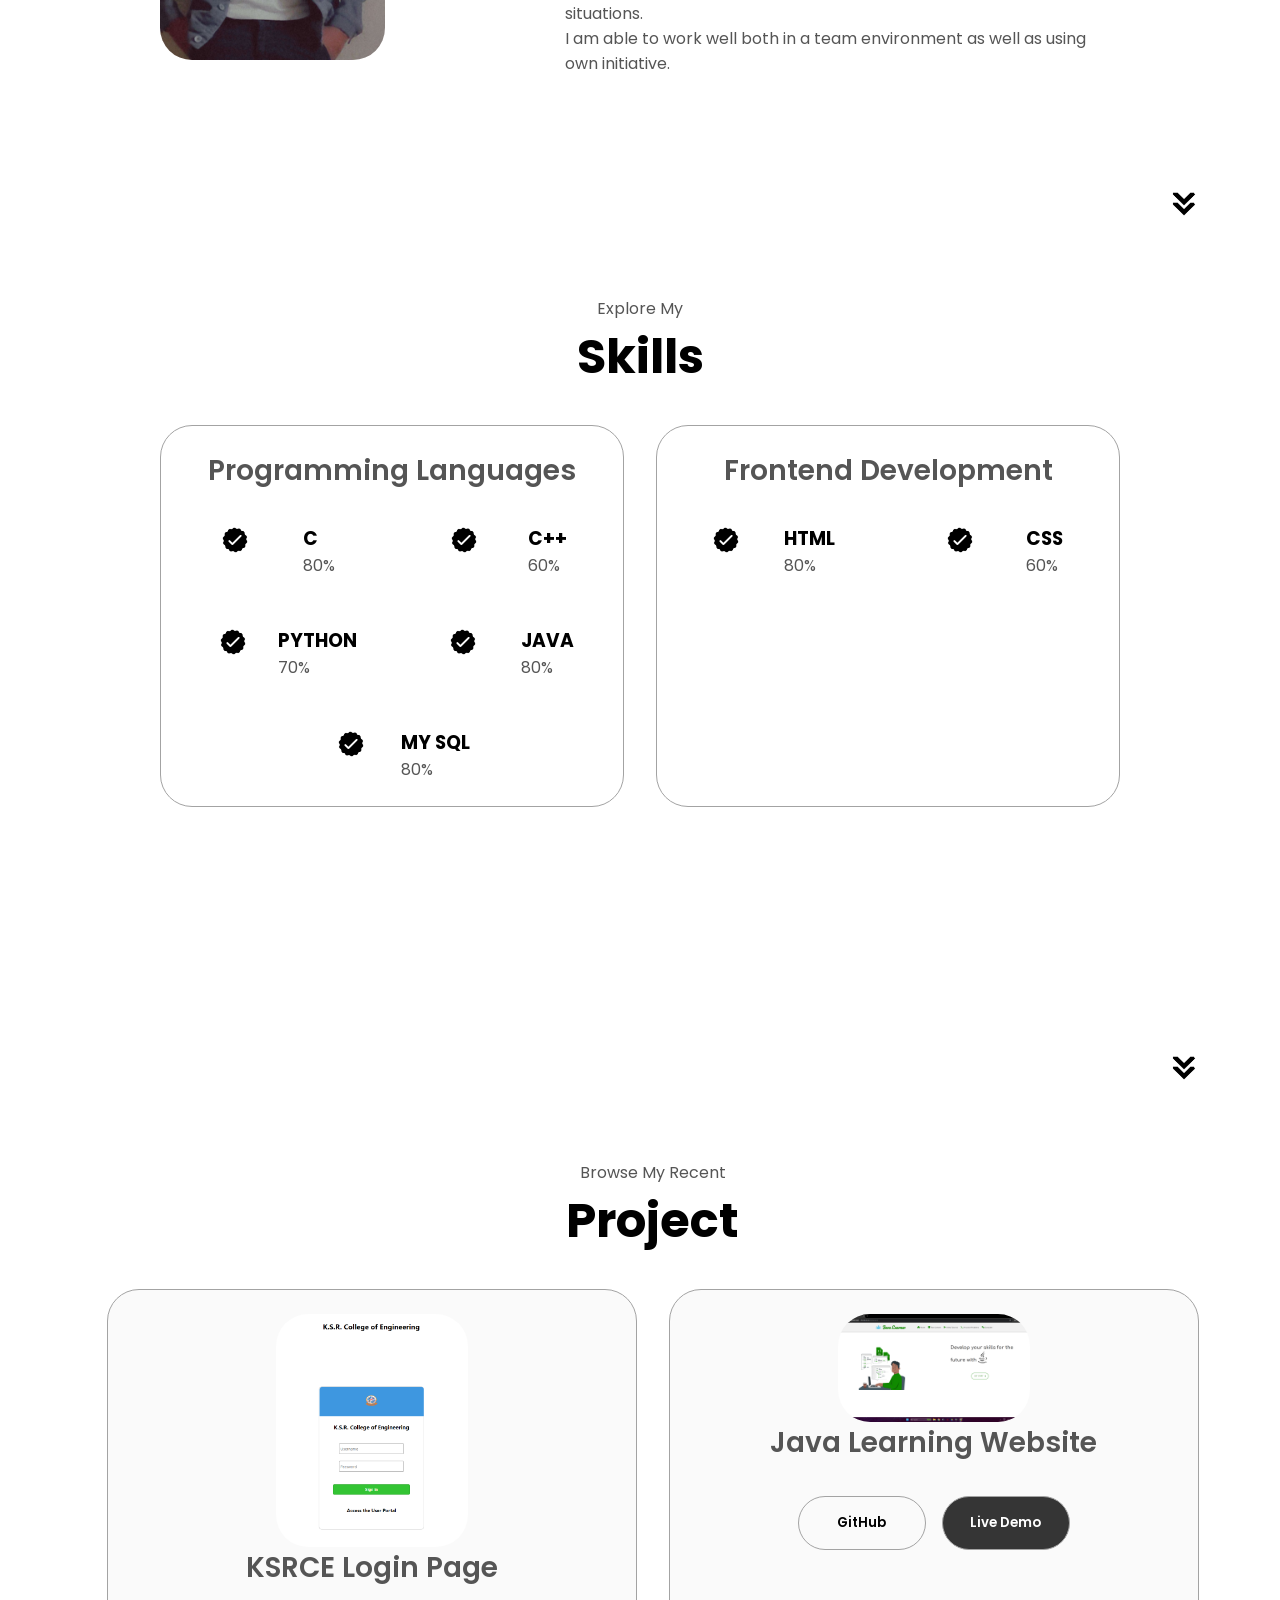
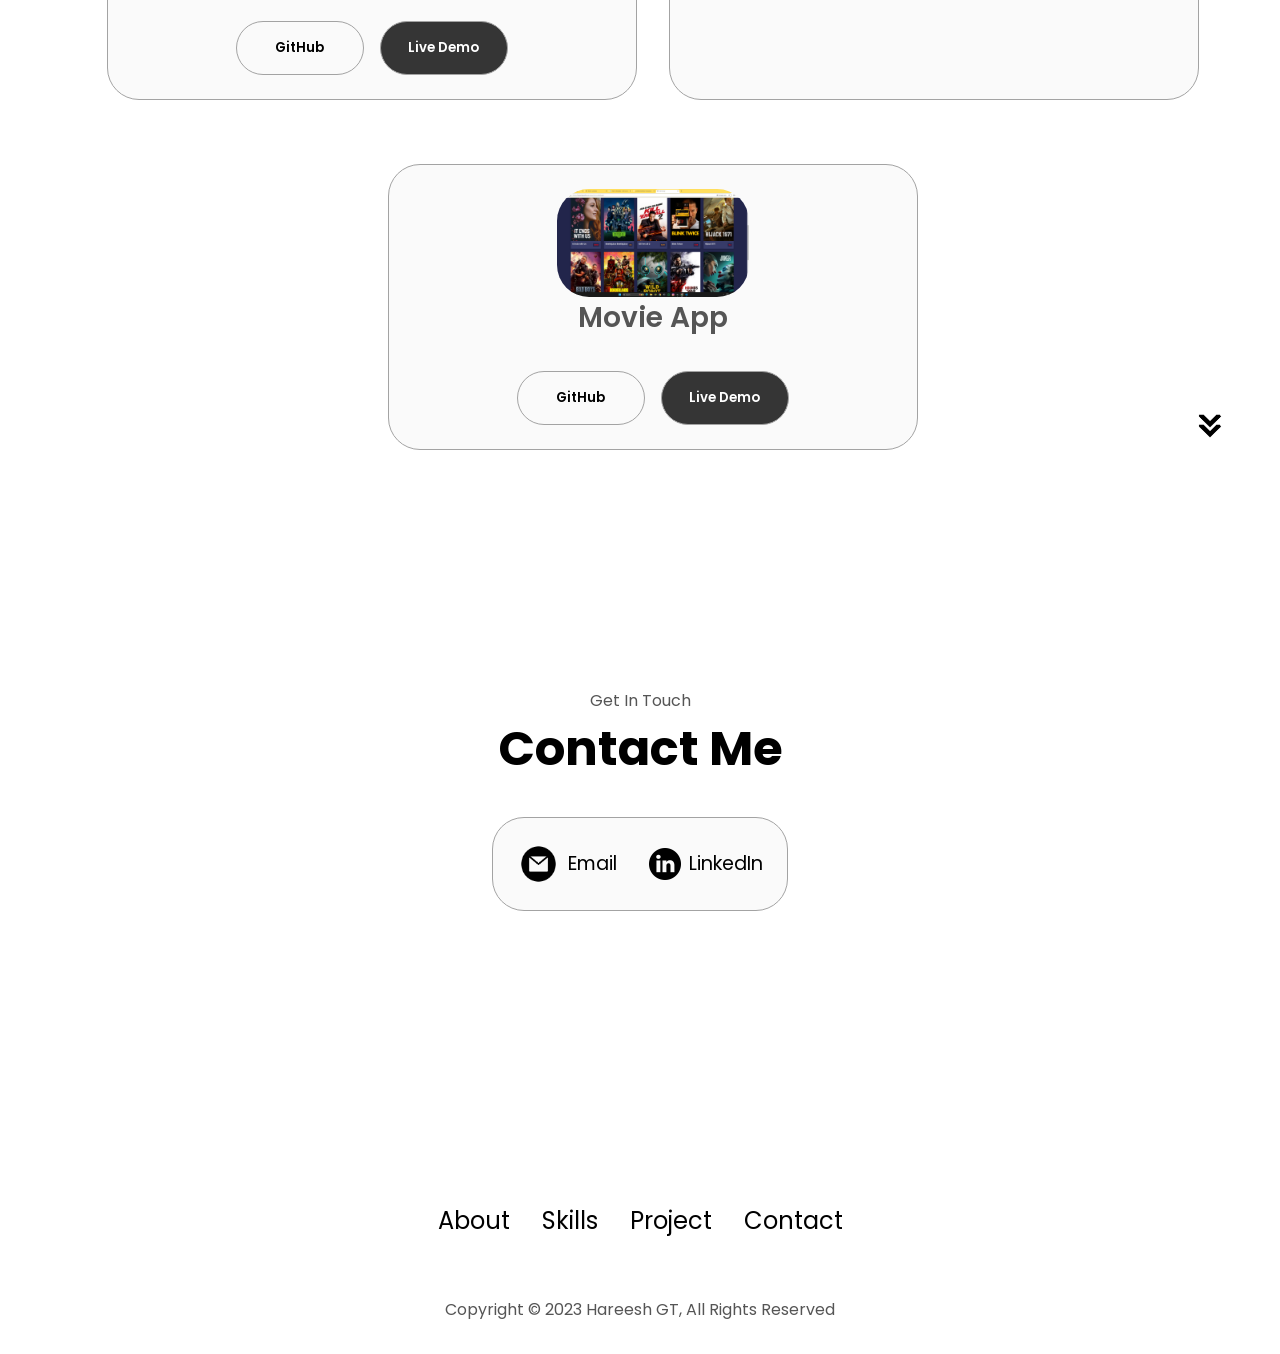
==== commit 824b99b2: "Update index.html" ====
--- a/Potrfolio GT/index.html
+++ b/Potrfolio GT/index.html
@@ -211,7 +211,7 @@
             <div class="about-containers">
                 <div class="details-container color-container">
                     <div class="article-container">
-                        <img src="./assets/project-1.png"
+                        <img src="./assets/project-2.png"
                         alt="Project-2" 
                         class="project-img"
                         >
@@ -232,8 +232,8 @@
             <div class="about-containers">
                 <div class="details-container color-container">
                     <div class="article-container">
-                        <img src="./assets/project-1.png"
-                        alt="Project-3" 
+                        <img src="./assets/project-3.png"
+                        alt="project-3" 
                         class="project-img"
                         >
                     </div>
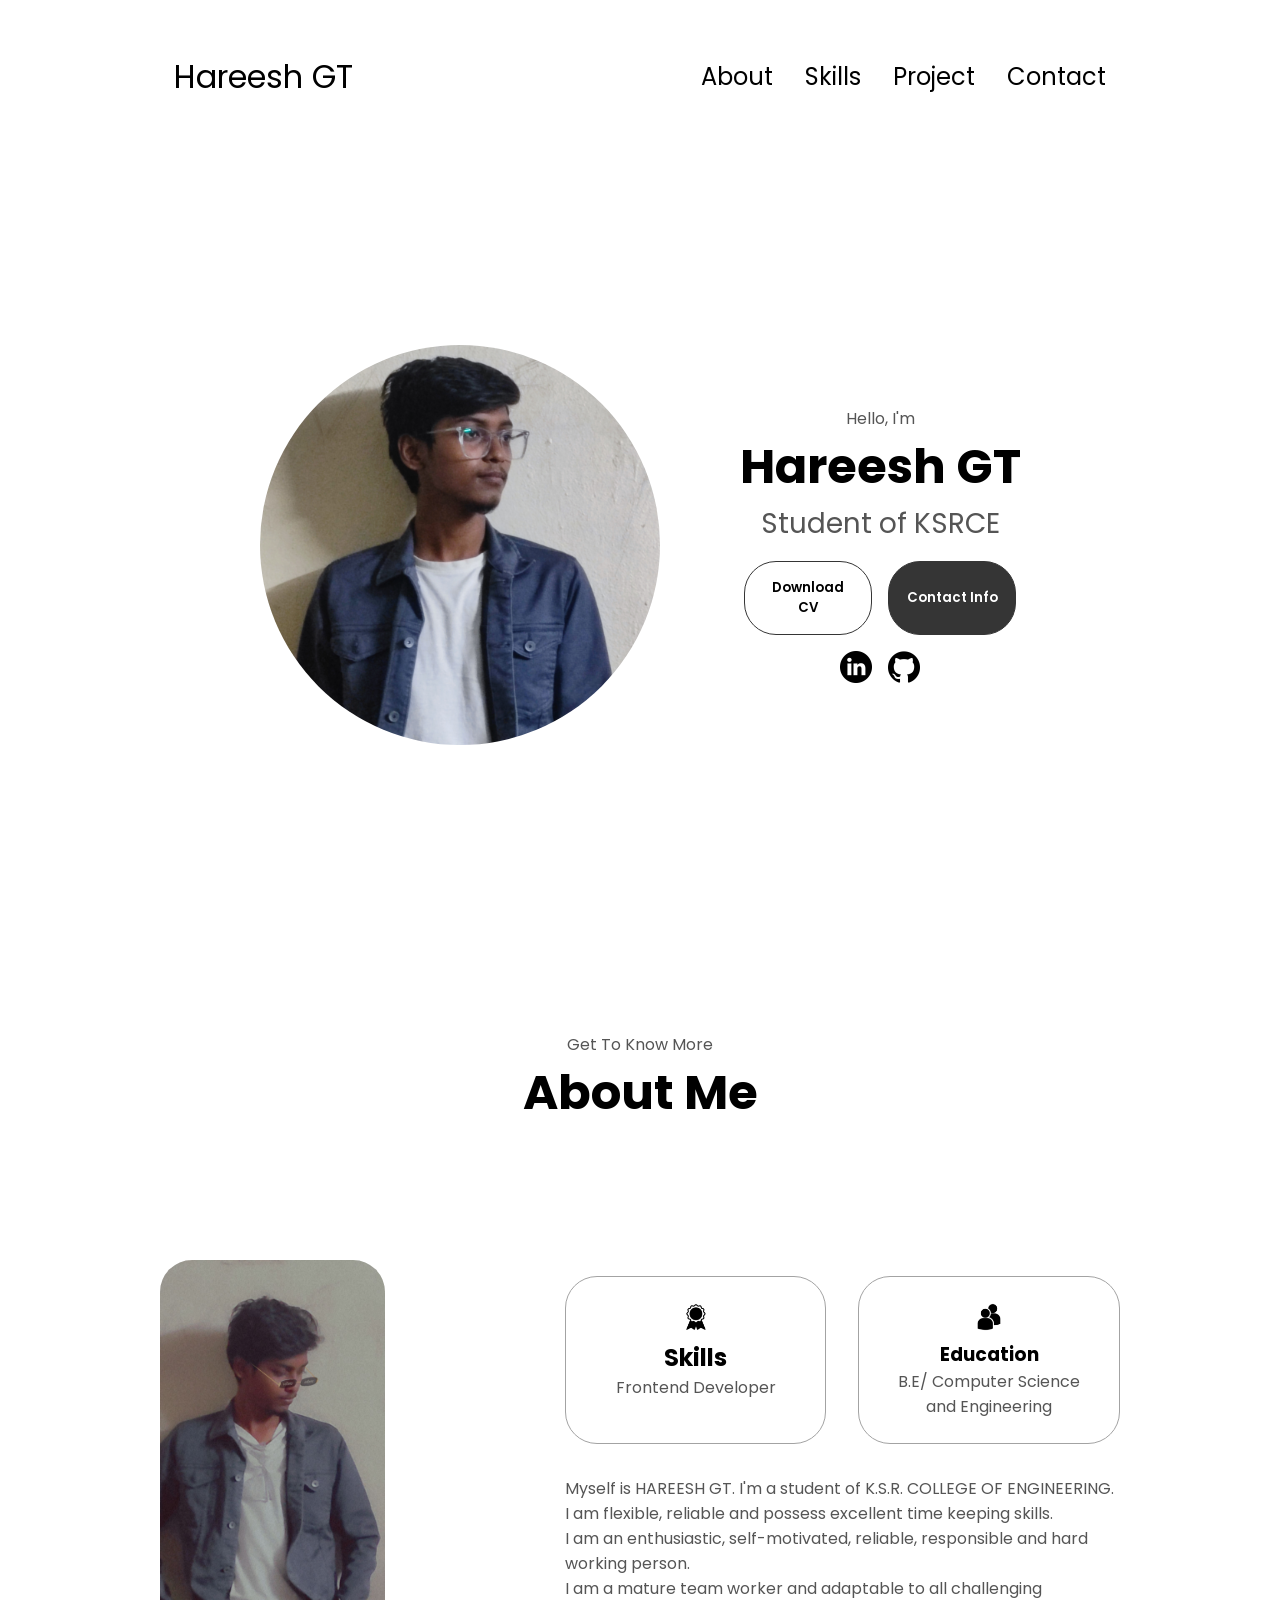
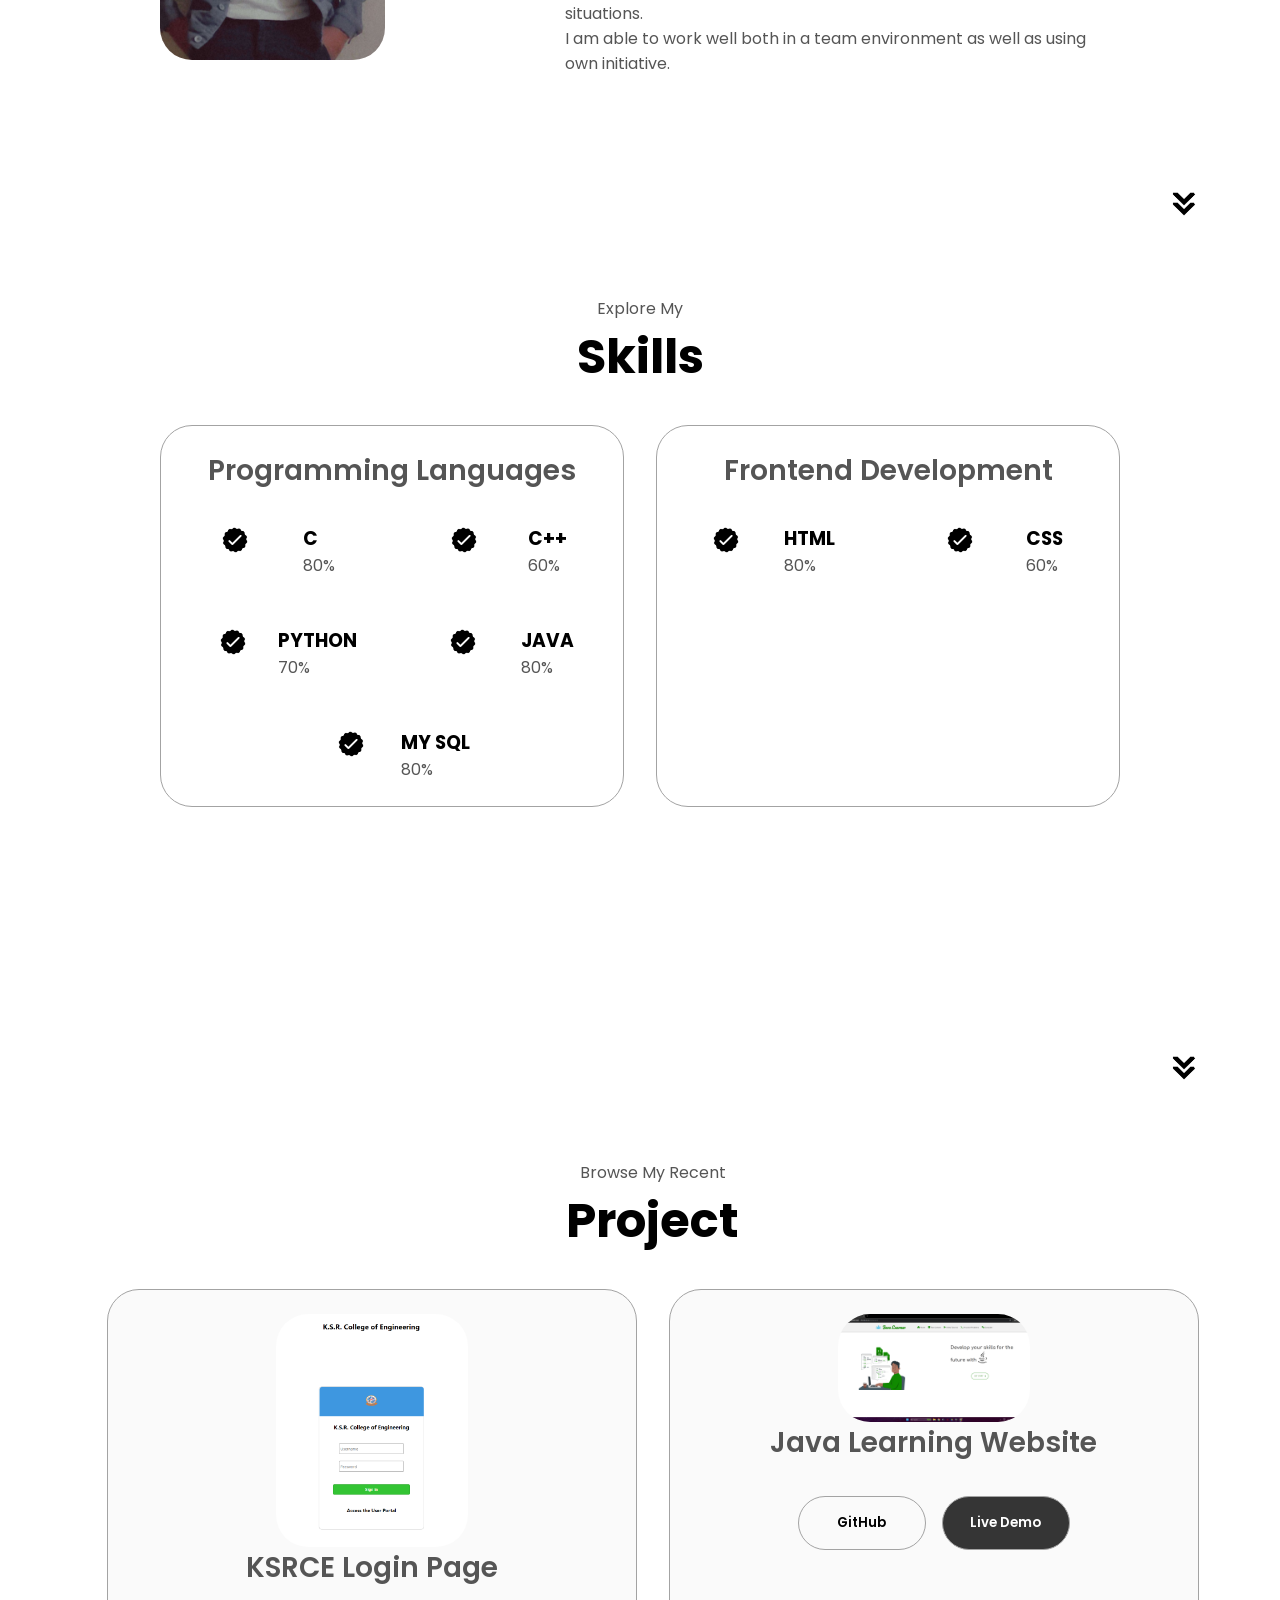
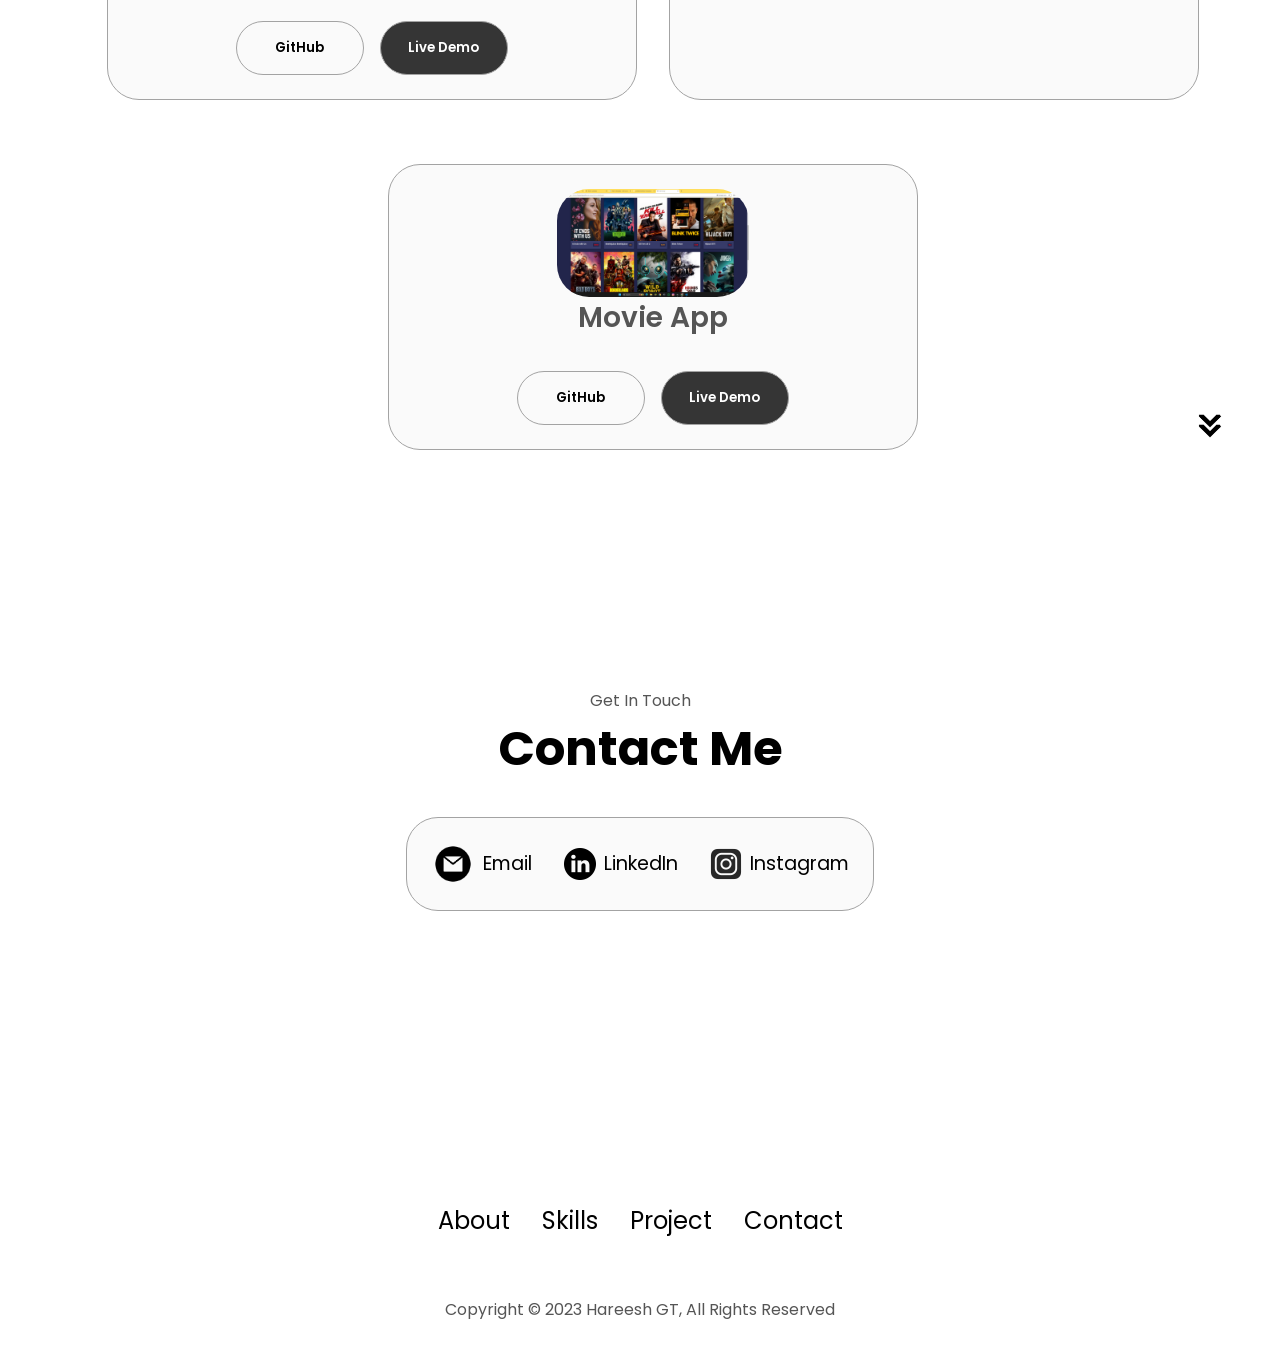
==== commit 6db61e40: "Update index.html" ====
--- a/Potrfolio GT/index.html
+++ b/Potrfolio GT/index.html
@@ -268,6 +268,10 @@
                 <img src="./assets/linkedin.png" alt="LinkedIn-icon" class="icon contact-icon">
                 <p><a href="https://www.linkedin.com/in/hareesh-g-t-29a558265/">LinkedIn</a></p>
             </div>
+            <div class="contact-info-container">
+                <img src="./assets/insta-icon.webp" alt="insta-icon" class="icon contact-icon">
+                <p><a href="https://www.linkedin.com/in/hareesh-g-t-29a558265/">Instagram</a></p>
+            </div>
         </div>
         
     </section>
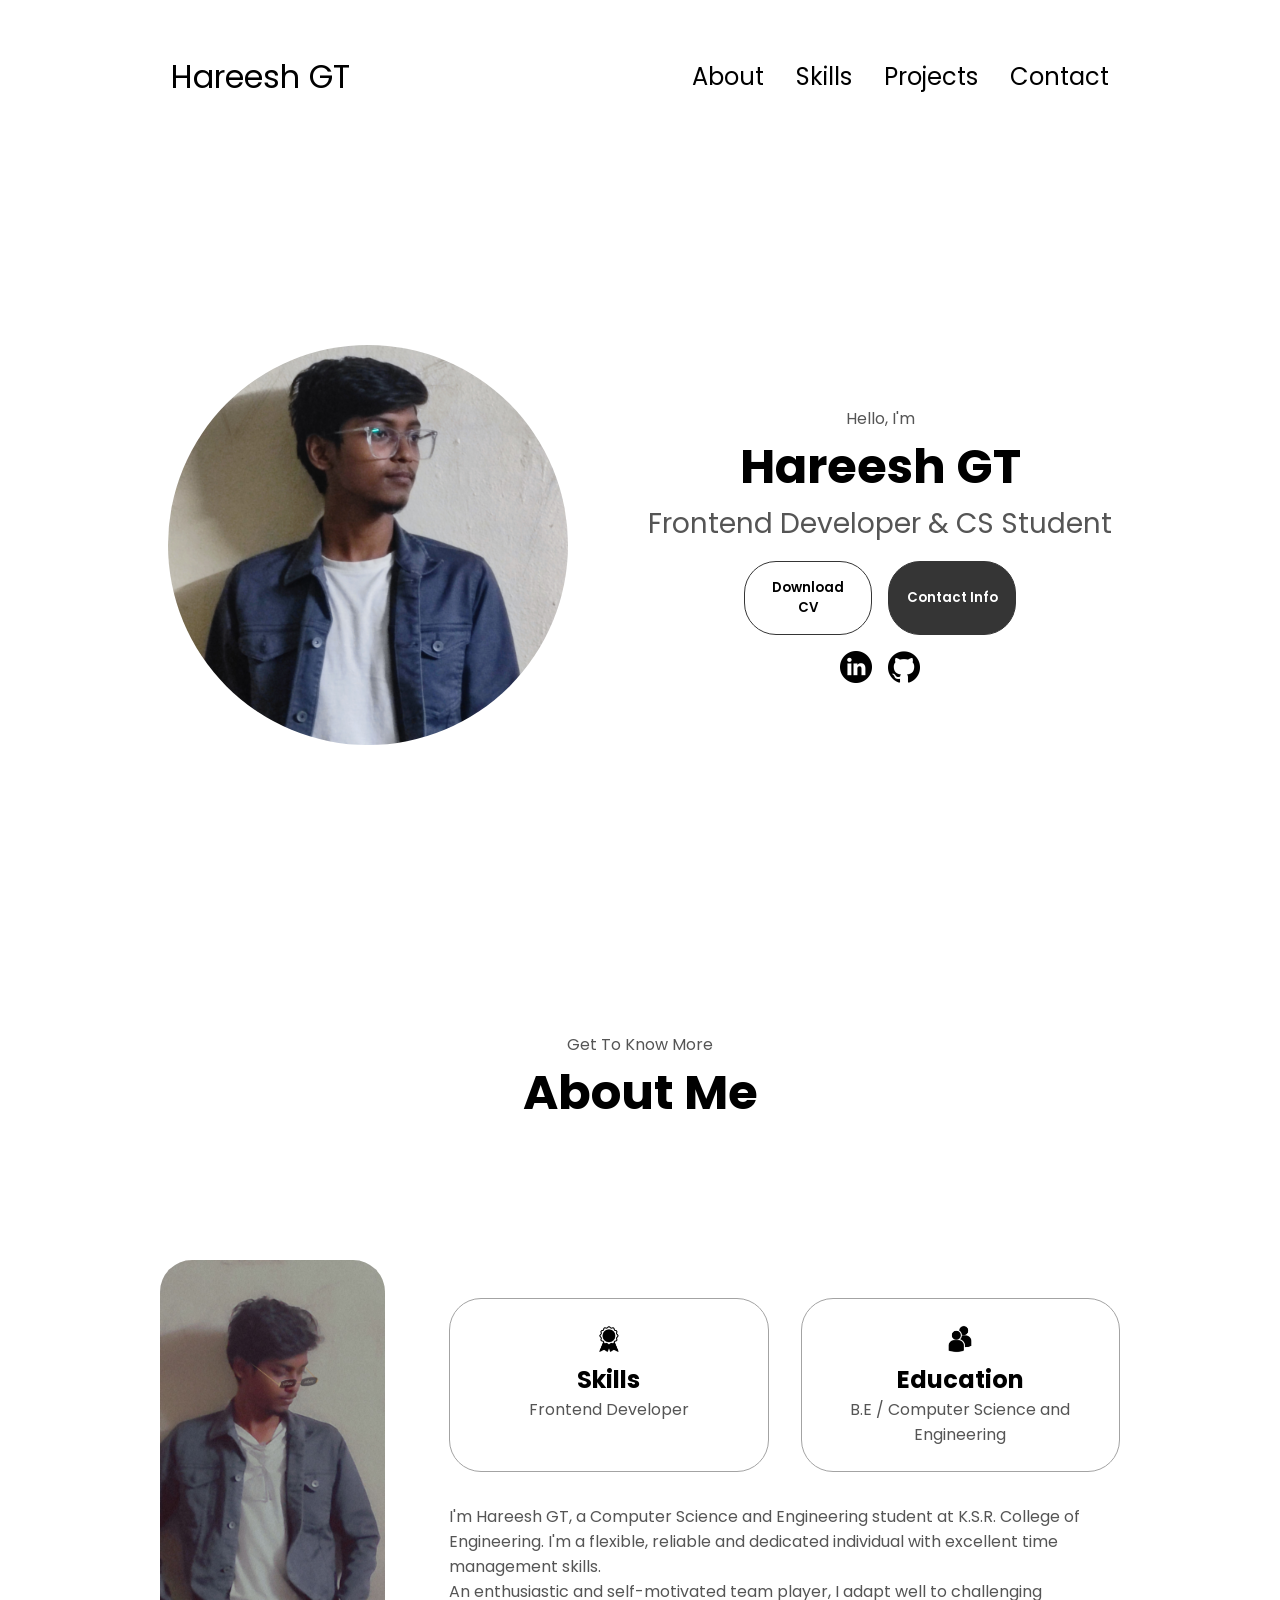
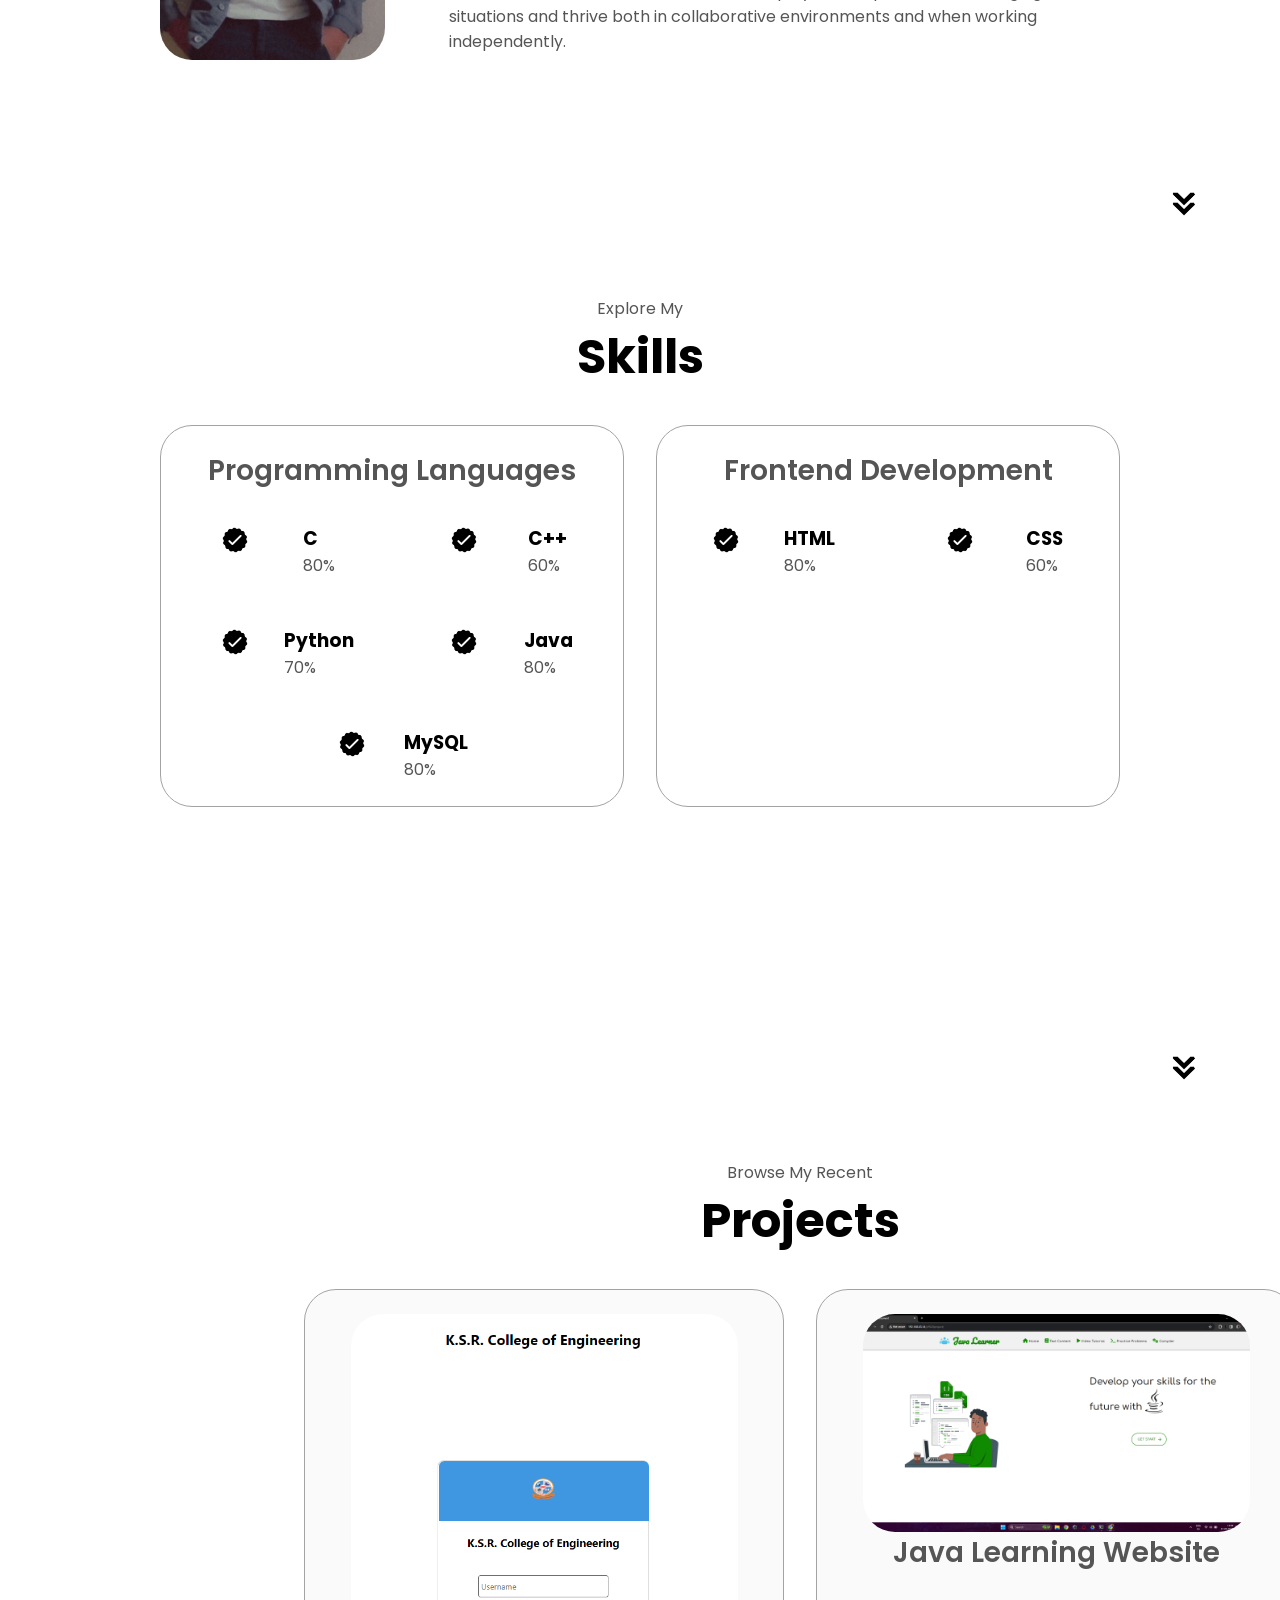
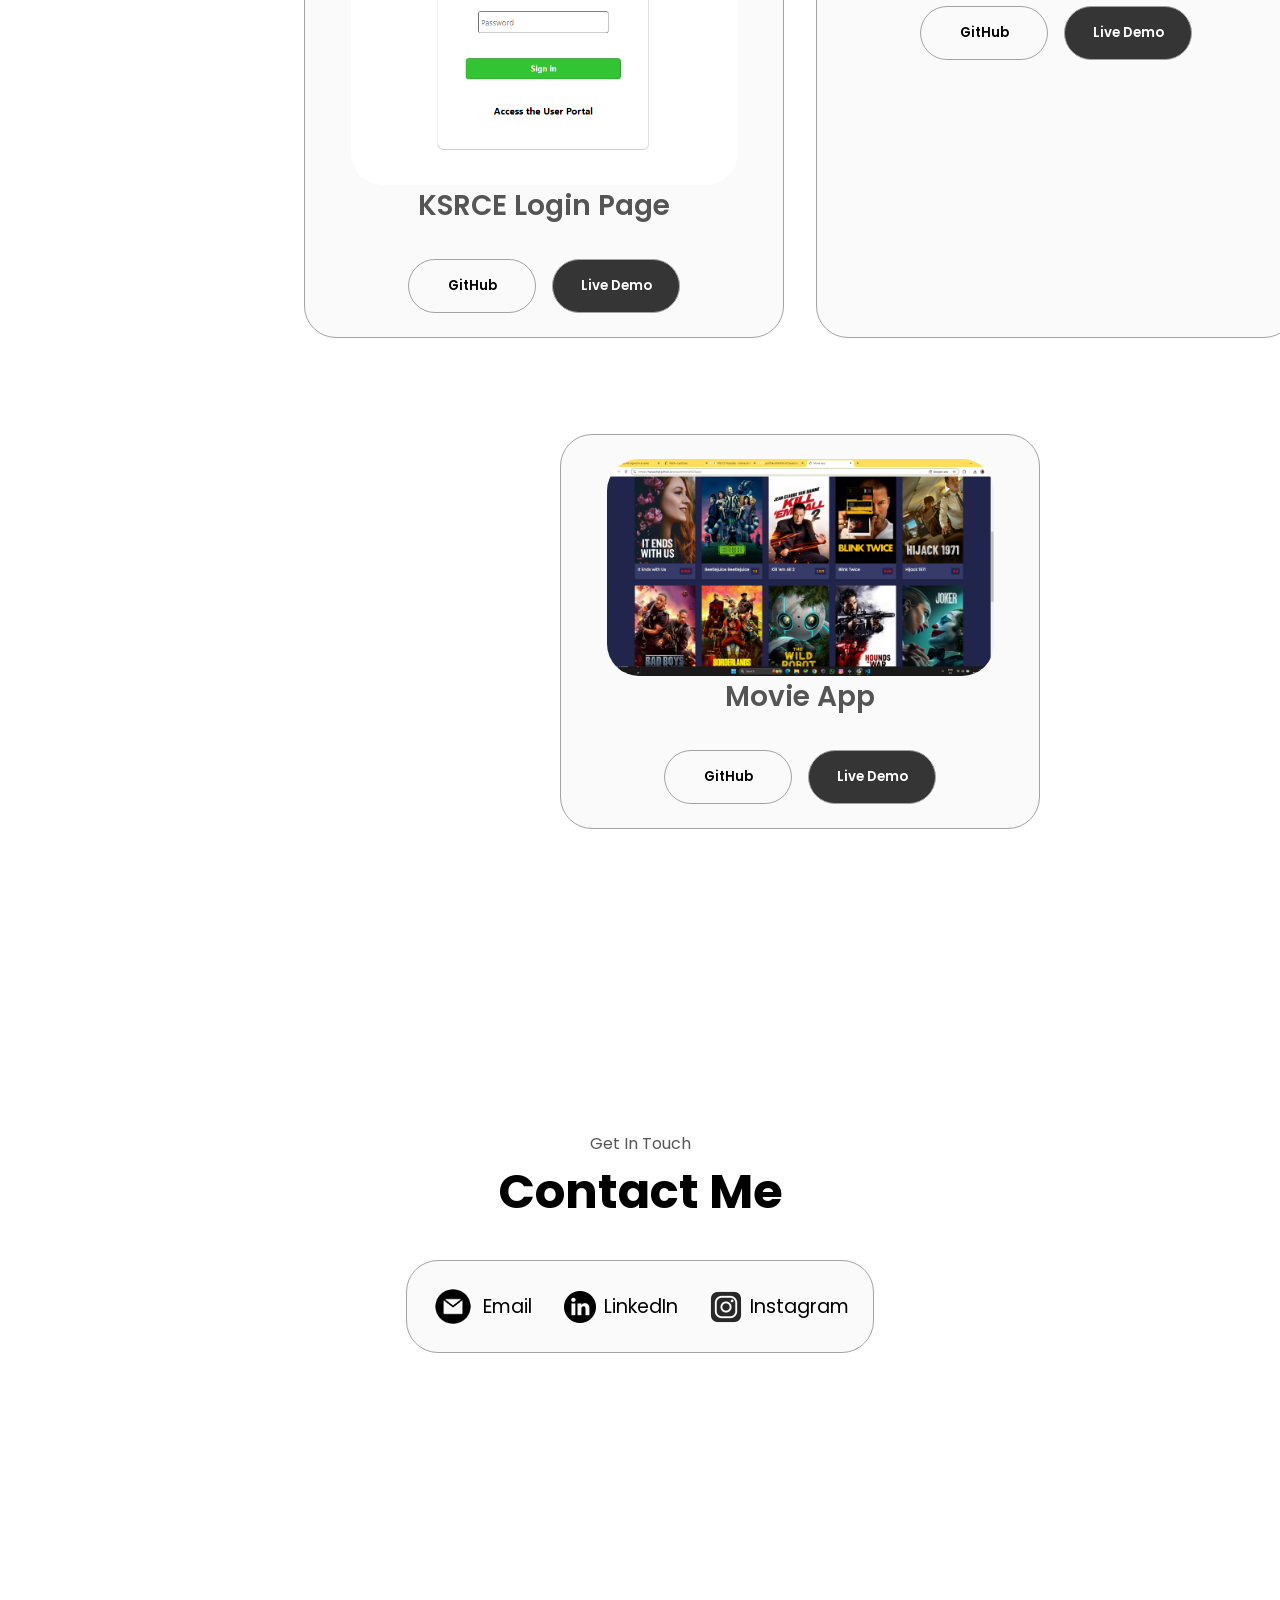
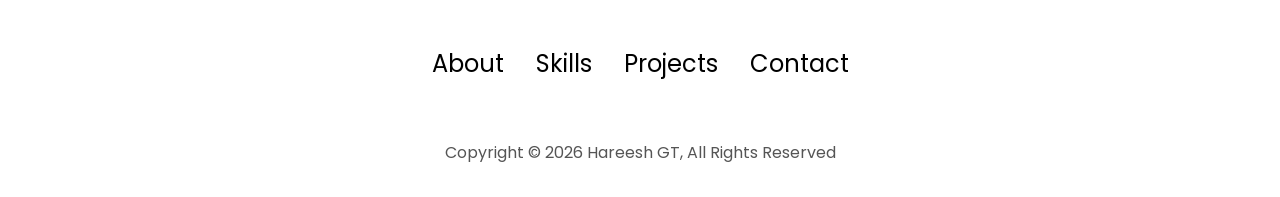
==== commit 1f39d127: "Updated Version" ====
--- a/Potrfolio GT/index.html
+++ b/Potrfolio GT/index.html
@@ -1,294 +1,291 @@
-<!DOCTYPE html>
-<html lang="en">
-<head>
-    <meta charset="UTF-8">
-    <meta http-equiv="X-UA-Compatible" content="IE=edge">
-    <meta name="viewport" content="width=device-width, initial-scale=1.0">
-    <title>My portfolio</title>
-    <link rel="stylesheet" href="style.css">
-    <link rel="stylesheet" href="mediaqueries.css">
-</head>
-<body>
-    <nav id="desktop-nav">
-        <div class="logo">Hareesh GT</div>
-        <div>
-            <ul class="nav-links">
-                <li><a href="#about">About</a></li>
-                <li><a href="#skills">Skills</a></li>
-                <li><a href="#Projects">Project</a></li>
-                <li><a href="#contact">Contact</a></li>
-            </ul>
-        </div>
-    </nav>
-    <nav id="hamburger-nav">
-        <div class="logo">Hareesh GT</div>
-        <div class="hamburger-menu">
-            <div class="hamburger-icon" onclick="toggleMenu()">
-            <span></span>
-            <span></span>
-            <span></span>
-            </div>
-            <div class="menu-links">
-                <li><a href="#about" onclick="toggleMenu()">About</a></li>
-                <li><a href="#skills" onclick="toggleMenu()">Skills</a></li>
-                <li><a href="#Projects" onclick="toggleMenu()">Project</a></li>
-                <li><a href="#contact" onclick="toggleMenu()">Contact</a></li>
-            </div>
-        </div>
-    </nav>
-    <section id="profile">
-        
-        <div class="section_pic-container">
-            <img src="assets/profile-pic.jpg" 
-            alt="My Profile Pic" 
-            class="profile-pic">
-        </div>
-
-        <div class="section_text">
-            <p class="section_text-p1">Hello, I'm </p>
-            <h1 class="title">Hareesh GT</h1>
-            <p class="section_text-p2">Student of KSRCE</p>
-
-            <div class="btn-container">
-                <button class="btn btn-color-2" onclick="window.open('./assets/single page main.pdf')">
-                    Download CV
-                </button>
-
-                <button class="btn btn-color-1" onclick="location.href='./#contact'">
-                    Contact Info
-                </button>
-            </div>
-
-            <div id="socials-container">
-                <img 
-                src="./assets/linkedin.png" 
-                alt="My Linkedin Profile" 
-                class="icon" 
-                onclick="location.href='https://www.linkedin.com/in/hareesh-g-t-29a558265/'"
-                >
-                <img 
-                src="./assets/github.png" 
-                alt="My GitHub Profile" 
-                class="icon" 
-                onclick="location.href='https://github.com/HareeshGT'"
-                >
-            </div>
-
-        </div>
-    </section>
-    <section id="about">
-        <p class="section_text-p1">Get To Know More</p>
-        <h1 class="title">About Me</h1>
-        <div class="section-container">
-            <div class="section_pic-container">
-                <img src="./assets/about-pic.jpg" alt="Profile Picture" class="about-pic">
-            </div>
-            <div class="about-details-container">
-                <div class="about-containers">
-                    <div class="details-container">
-                        <img src="./assets/skills.png" alt="skills-icon" class="icon" onclick="location.href='#skills'">
-                        <h2>Skills</h2>
-                        <p>Frontend Developer</p>
-                    </div>
-                    <div class="details-container">
-                        <img src="./assets/education.png" alt="Education-Icon" class="icon">
-                        <h3>Education</h3>
-                        <p>B.E/ Computer Science and Engineering</p>
-                    </div>
-                </div>
-                <div class="text-container">
-                    <p> Myself is HAREESH GT.
-                        I'm a student of K.S.R. COLLEGE OF ENGINEERING. <br>
-                        I am flexible, reliable and possess excellent time keeping skills. <br>
-                        I am an enthusiastic, self-motivated, reliable, responsible and hard working person. <br>
-                        I am a mature team worker and adaptable to all challenging situations. <br>
-                        I am able to work well both in a team environment as well as using own initiative.</p>
-                </div>
-            </div>
-        </div>
-        <img src="./assets/arrow.png" 
-        alt="arrow-icon" 
-        class="icon arrow" 
-        onclick="location.href='#skills'">
-    </section>
-    <section id="skills">
-        <p class="section_text-p1">Explore My</p>
-        <h1 class="title">Skills</h1>
-        <div class="skills-details-container">
-            <div class="about-containers">
-                <div class="details-container">
-                    <h2 class="skill-sub-title">Programming Languages</h2>
-                    <div class="article-container">
-                        <article>
-                            <img src="./assets/checkmark.png" alt="Skills icon" class="icon">
-                            <div>
-                                <h3>C</h3>
-                                <p>80%</p>
-                            </div>
-                        </article>
-                        <article>
-                            <img src="./assets/checkmark.png" alt="Skills icon" class="icon">
-                            <div>
-                                <h3>C++</h3>
-                                <p>60%</p>
-                            </div>
-                        </article>
-                        <article>
-                            <img src="./assets/checkmark.png" alt="Skills icon" class="icon">
-                            <div>
-                                <h3>PYTHON</h3>
-                                <p>70%</p>
-                            </div>
-                        </article>
-                        <article>
-                            <img src="./assets/checkmark.png" alt="Skills icon" class="icon">
-                            <div>
-                                <h3>JAVA</h3>
-                                <p>80%</p>
-                            </div>
-                        </article>
-                        <article>
-                            <img src="./assets/checkmark.png" alt="Skills icon" class="icon">
-                            <div>
-                                <h3>MY SQL</h3>
-                                <p>80%</p>
-                            </div>
-                        </article>
-                        
-                    </div>
-                </div>
-                <div class="details-container">
-                    <h2 class="skill-sub-title">Frontend Development</h2>
-                    <div class="article-container">
-                        <article>
-                            <img src="./assets/checkmark.png" alt="Skills icon" class="icon">
-                            <div>
-                                <h3>HTML</h3>
-                                <p>80%</p>
-                            </div>
-                        </article>
-                        <article>
-                            <img src="./assets/checkmark.png" alt="Skills icon" class="icon">
-                            <div>
-                                <h3>CSS</h3>
-                                <p>60%</p>
-                            </div>
-                        </article>
-                    </div>
-                </div>
-            </div>
-        </div>
-        <img src="./assets/arrow.png" 
-        alt="arrow-icon" 
-        class="icon arrow" 
-        onclick="location.href='#Projects'">
-    </section>
-
-    <section id="Projects">
-        <p class="section_text-p1">Browse My Recent</p>
-        <h1 class="title">Project</h1>
-        <div class="skills-details-container">
-            <div class="about-containers">
-                <div class="details-container color-container">
-                    <div class="article-container">
-                        <img src="./assets/project-1.png"
-                        alt="Project-1" 
-                        class="project-img"
-                        >
-                    </div>
-                    <h2 class="skill-sub-title">KSRCE Login Page</h2>
-                    <div class="btn-container">
-                        <button class="btn btn-color-2 project-btn" onclick="location.href='https://github.com/HareeshGT/project/tree/main/'">
-                            GitHub
-                        </button>
-                        <button class="btn btn-color-1 project-btn" onclick="location.href='https://hareeshgt.github.io/project/KSRCELOGIN/'">
-                            Live Demo
-                        </button>
-                    </div>
-                </div>
-               
-            </div>
-            <div class="about-containers">
-                <div class="details-container color-container">
-                    <div class="article-container">
-                        <img src="./assets/project-2.png"
-                        alt="Project-2" 
-                        class="project-img"
-                        >
-                    </div>
-                    <h2 class="skill-sub-title">Java Learning Website</h2>
-                    <div class="btn-container">
-                        <button class="btn btn-color-2 project-btn" onclick="location.href='https://github.com/HareeshGT/project/tree/main/'">
-                            GitHub
-                        </button>
-                        <button class="btn btn-color-1 project-btn" onclick="location.href='https://hareeshgt.github.io/project/JLW/'">
-                            Live Demo
-                        </button>
-                    </div>
-                </div>
-               
-            </div>
-            </div>
-            <div class="about-containers">
-                <div class="details-container color-container">
-                    <div class="article-container">
-                        <img src="./assets/project-3.png"
-                        alt="project-3" 
-                        class="project-img"
-                        >
-                    </div>
-                    <h2 class="skill-sub-title">Movie App</h2>
-                    <div class="btn-container">
-                        <button class="btn btn-color-2 project-btn" onclick="location.href='https://github.com/HareeshGT/project/tree/main/'">
-                            GitHub
-                        </button>
-                        <button class="btn btn-color-1 project-btn" onclick="location.href='https://hareeshgt.github.io/project/movie app/'">
-                            Live Demo
-                        </button>
-                    </div>
-                </div>
-               
-            </div>
-        </div>
-        <img src="./assets/arrow.png" 
-        alt="arrow-icon" 
-        class="icon arrow" 
-        onclick="location.href='#contact'">
-    </section>
-
-    <section id="contact">
-        <p class="section_text-p1">Get In Touch</p>
-        <h1 class="title">Contact Me</h1>
-        <div class="contact-info-upper-container">
-            <div class="contact-info-container">
-                <img src="./assets/email.png" alt="Email-icon" class="icon contact-icon email-icon">
-                <p><a href="mailto:hareeshgt7@gmail.com">Email</a></p>
-            </div>
-            <div class="contact-info-container">
-                <img src="./assets/linkedin.png" alt="LinkedIn-icon" class="icon contact-icon">
-                <p><a href="https://www.linkedin.com/in/hareesh-g-t-29a558265/">LinkedIn</a></p>
-            </div>
-            <div class="contact-info-container">
-                <img src="./assets/insta-icon.webp" alt="insta-icon" class="icon contact-icon">
-                <p><a href="https://www.linkedin.com/in/hareesh-g-t-29a558265/">Instagram</a></p>
-            </div>
-        </div>
-        
-    </section>
-
-    <footer>
-        <nav>
-            <div class="nav-links-container">
-                <ul class="nav-links">
-                    <li><a href="#about">About</a></li>
-                    <li><a href="#skills">Skills</a></li>
-                    <li><a href="#Projects">Project</a></li>
-                    <li><a href="#contact">Contact</a></li>
-                </ul>
-            </div>
-        </nav>
-        <p>Copyright &#169; 2023 Hareesh GT, All Rights Reserved</p>
-    </footer>
-    <script src="script.js"></script>
-</body>
-</html>
+<!DOCTYPE html>
+<html lang="en">
+<head>
+    <meta charset="UTF-8">
+    <meta http-equiv="X-UA-Compatible" content="IE=edge">
+    <meta name="viewport" content="width=device-width, initial-scale=1.0">
+    <title>Hareesh GT | Portfolio</title>
+    <link rel="stylesheet" href="style.css">
+    <link rel="stylesheet" href="mediaqueries.css">
+</head>
+<body>
+    <nav id="desktop-nav">
+        <div class="logo">Hareesh GT</div>
+        <div>
+            <ul class="nav-links">
+                <li><a href="#about">About</a></li>
+                <li><a href="#skills">Skills</a></li>
+                <li><a href="#Projects">Projects</a></li>
+                <li><a href="#contact">Contact</a></li>
+            </ul>
+        </div>
+    </nav>
+    <nav id="hamburger-nav">
+        <div class="logo">Hareesh GT</div>
+        <div class="hamburger-menu">
+            <div class="hamburger-icon" onclick="toggleMenu()">
+            <span></span>
+            <span></span>
+            <span></span>
+            </div>
+            <ul class="menu-links">
+                <li><a href="#about" onclick="toggleMenu()">About</a></li>
+                <li><a href="#skills" onclick="toggleMenu()">Skills</a></li>
+                <li><a href="#Projects" onclick="toggleMenu()">Projects</a></li>
+                <li><a href="#contact" onclick="toggleMenu()">Contact</a></li>
+            </ul>
+        </div>
+    </nav>
+    <section id="profile">
+        
+        <div class="section_pic-container">
+            <img src="assets/profile-pic.jpg" 
+            alt="My Profile Pic" 
+            class="profile-pic">
+        </div>
+
+        <div class="section_text">
+            <p class="section_text-p1">Hello, I'm </p>
+            <h1 class="title">Hareesh GT</h1>
+            <p class="section_text-p2">Frontend Developer & CS Student</p>
+
+            <div class="btn-container">
+                <button class="btn btn-color-2" onclick="window.open('./assets/single page main.pdf')">
+                    Download CV
+                </button>
+
+                <button class="btn btn-color-1" onclick="location.href='./#contact'">
+                    Contact Info
+                </button>
+            </div>
+
+            <div id="socials-container">
+                <img 
+                src="./assets/linkedin.png" 
+                alt="My Linkedin Profile" 
+                class="icon" 
+                onclick="location.href='https://www.linkedin.com/in/hareesh-g-t-29a558265/'"
+                >
+                <img 
+                src="./assets/github.png" 
+                alt="My GitHub Profile" 
+                class="icon" 
+                onclick="location.href='https://github.com/HareeshGT'"
+                >
+            </div>
+
+        </div>
+    </section>
+    <section id="about">
+        <p class="section_text-p1">Get To Know More</p>
+        <h1 class="title">About Me</h1>
+        <div class="section-container">
+            <div class="section_pic-container">
+                <img src="./assets/about-pic.jpg" alt="Profile Picture" class="about-pic">
+            </div>
+            <div class="about-details-container">
+                <div class="about-containers">
+                    <div class="details-container">
+                        <img src="./assets/skills.png" alt="skills-icon" class="icon" onclick="location.href='#skills'">
+                        <h2>Skills</h2>
+                        <p>Frontend Developer</p>
+                    </div>
+                    <div class="details-container">
+                        <img src="./assets/education.png" alt="Education-Icon" class="icon">
+                        <h2>Education</h2>
+                        <p>B.E / Computer Science and Engineering</p>
+                    </div>
+                </div>
+                <div class="text-container">
+                    <p>I'm Hareesh GT, a Computer Science and Engineering student at K.S.R. College of Engineering.
+                        I'm a flexible, reliable and dedicated individual with excellent time management skills. <br>
+                        An enthusiastic and self-motivated team player, I adapt well to challenging situations and
+                        thrive both in collaborative environments and when working independently.</p>
+                </div>
+            </div>
+        </div>
+        <img src="./assets/arrow.png" 
+        alt="arrow-icon" 
+        class="icon arrow" 
+        onclick="location.href='#skills'">
+    </section>
+    <section id="skills">
+        <p class="section_text-p1">Explore My</p>
+        <h1 class="title">Skills</h1>
+        <div class="skills-details-container">
+            <div class="about-containers">
+                <div class="details-container">
+                    <h2 class="skill-sub-title">Programming Languages</h2>
+                    <div class="article-container">
+                        <article>
+                            <img src="./assets/checkmark.png" alt="Skills icon" class="icon">
+                            <div>
+                                <h3>C</h3>
+                                <p>80%</p>
+                            </div>
+                        </article>
+                        <article>
+                            <img src="./assets/checkmark.png" alt="Skills icon" class="icon">
+                            <div>
+                                <h3>C++</h3>
+                                <p>60%</p>
+                            </div>
+                        </article>
+                        <article>
+                            <img src="./assets/checkmark.png" alt="Skills icon" class="icon">
+                            <div>
+                                <h3>Python</h3>
+                                <p>70%</p>
+                            </div>
+                        </article>
+                        <article>
+                            <img src="./assets/checkmark.png" alt="Skills icon" class="icon">
+                            <div>
+                                <h3>Java</h3>
+                                <p>80%</p>
+                            </div>
+                        </article>
+                        <article>
+                            <img src="./assets/checkmark.png" alt="Skills icon" class="icon">
+                            <div>
+                                <h3>MySQL</h3>
+                                <p>80%</p>
+                            </div>
+                        </article>
+                        
+                    </div>
+                </div>
+                <div class="details-container">
+                    <h2 class="skill-sub-title">Frontend Development</h2>
+                    <div class="article-container">
+                        <article>
+                            <img src="./assets/checkmark.png" alt="Skills icon" class="icon">
+                            <div>
+                                <h3>HTML</h3>
+                                <p>80%</p>
+                            </div>
+                        </article>
+                        <article>
+                            <img src="./assets/checkmark.png" alt="Skills icon" class="icon">
+                            <div>
+                                <h3>CSS</h3>
+                                <p>60%</p>
+                            </div>
+                        </article>
+                    </div>
+                </div>
+            </div>
+        </div>
+        <img src="./assets/arrow.png" 
+        alt="arrow-icon" 
+        class="icon arrow" 
+        onclick="location.href='#Projects'">
+    </section>
+
+    <section id="Projects">
+        <p class="section_text-p1">Browse My Recent</p>
+        <h1 class="title">Projects</h1>
+        <div class="skills-details-container">
+            <div class="about-containers">
+                <div class="details-container color-container">
+                    <div class="article-container">
+                        <img src="./assets/project-1.png"
+                        alt="Project-1" 
+                        class="project-img"
+                        >
+                    </div>
+                    <h2 class="skill-sub-title">KSRCE Login Page</h2>
+                    <div class="btn-container">
+                        <button class="btn btn-color-2 project-btn" onclick="location.href='https://github.com/HareeshGT/project/tree/main/'">
+                            GitHub
+                        </button>
+                        <button class="btn btn-color-1 project-btn" onclick="location.href='https://hareeshgt.github.io/project/KSRCELOGIN/'">
+                            Live Demo
+                        </button>
+                    </div>
+                </div>
+               
+            </div>
+            <div class="about-containers">
+                <div class="details-container color-container">
+                    <div class="article-container">
+                        <img src="./assets/project-2.png"
+                        alt="Project-2" 
+                        class="project-img"
+                        >
+                    </div>
+                    <h2 class="skill-sub-title">Java Learning Website</h2>
+                    <div class="btn-container">
+                        <button class="btn btn-color-2 project-btn" onclick="location.href='https://github.com/HareeshGT/project/tree/main/'">
+                            GitHub
+                        </button>
+                        <button class="btn btn-color-1 project-btn" onclick="location.href='https://hareeshgt.github.io/project/JLW/'">
+                            Live Demo
+                        </button>
+                    </div>
+                </div>
+               
+            </div>
+            <div class="about-containers">
+                <div class="details-container color-container">
+                    <div class="article-container">
+                        <img src="./assets/project-3.png"
+                        alt="project-3" 
+                        class="project-img"
+                        >
+                    </div>
+                    <h2 class="skill-sub-title">Movie App</h2>
+                    <div class="btn-container">
+                        <button class="btn btn-color-2 project-btn" onclick="location.href='https://github.com/HareeshGT/project/tree/main/'">
+                            GitHub
+                        </button>
+                        <button class="btn btn-color-1 project-btn" onclick="location.href='https://hareeshgt.github.io/project/movie-app/'">
+                            Live Demo
+                        </button>
+                    </div>
+                </div>
+               
+            </div>
+        </div>
+        <img src="./assets/arrow.png" 
+        alt="arrow-icon" 
+        class="icon arrow" 
+        onclick="location.href='#contact'">
+    </section>
+
+    <section id="contact">
+        <p class="section_text-p1">Get In Touch</p>
+        <h1 class="title">Contact Me</h1>
+        <div class="contact-info-upper-container">
+            <div class="contact-info-container">
+                <img src="./assets/email.png" alt="Email-icon" class="icon contact-icon email-icon">
+                <p><a href="mailto:hareeshgt7@gmail.com">Email</a></p>
+            </div>
+            <div class="contact-info-container">
+                <img src="./assets/linkedin.png" alt="LinkedIn-icon" class="icon contact-icon">
+                <p><a href="https://www.linkedin.com/in/hareesh-g-t-29a558265/">LinkedIn</a></p>
+            </div>
+            <div class="contact-info-container">
+                <img src="./assets/insta-icon.webp" alt="insta-icon" class="icon contact-icon">
+                <p><a href="https://www.instagram.com/__.hxreesh_/">Instagram</a></p>
+            </div>
+        </div>
+        
+    </section>
+
+    <footer>
+        <nav>
+            <div class="nav-links-container">
+                <ul class="nav-links">
+                    <li><a href="#about">About</a></li>
+                    <li><a href="#skills">Skills</a></li>
+                    <li><a href="#Projects">Projects</a></li>
+                    <li><a href="#contact">Contact</a></li>
+                </ul>
+            </div>
+        </nav>
+        <p>Copyright &#169; 2026 Hareesh GT, All Rights Reserved</p>
+    </footer>
+    <script src="script.js"></script>
+</body>
+</html>
--- a/Potrfolio GT/style.css
+++ b/Potrfolio GT/style.css
@@ -1,524 +1,433 @@
-
-@import url('https://fonts.googleapis.com/css2?family=Poppins:wght@300;400;500;600&display=swap');
-
-
-*
-{
-    margin: 0;
-    padding: 0;
-}
-body
-{
-    font-family: 'Poppins', sans-serif;
-}
-
-.arrow
-{
-    position: absolute;
-    right: -5rem;
-    bottom: 2.5rem;
-}
-
-html
-{
-    scroll-behavior: smooth;
-}
-
-
-p
-{
-    color: rgb(85, 85, 85);
-}
-
-a,.btn
-{
-    transition: all 300ms ease;
-}
-
-nav, .nav-links
-{
-    display: flex;
-}
-
-nav
-{
-    justify-content: space-around;
-    align-items:center;
-    height: 17vh;
-}
-
-.nav-links
-{
-    gap: 2rem;
-    list-style: none;
-    font-size: 1.5rem;
-}
-
-a
-{
-    color: black;
-    text-decoration: none;
-    text-decoration-color: white;
-}
-
-a:hover
-{
-    color: grey;
-    text-decoration: underline;
-    text-underline-offset: 1rem;
-    text-decoration-color:rgb(181, 181, 181) ;
-}
-.logo
-{
-    font-size: 2rem;
-}
-.logo:hover
-{
-    cursor: default;
-}
-
-#hamburger-nav
-{
-    display: none;
-}
-.hamburger-menu
-{
-    position: relative;
-    display: inline-block;
-}
-
-.hamburger-icon
-{
-    display: flex;
-    flex-direction: column;
-    justify-content: space-between;
-    height: 24px;
-    width: 30px;
-    cursor: pointer;
-
-}
-
-.hamburger-icon span
-{
-    width: 100%;
-    height: 2px;
-    background-color: black;
-    transition: all 0.3 ease-in-out;
-}
-
-.menu-links
-{
-    position: absolute;
-    top: 100%;
-    right: 0;
-    background-color: white;
-    width: fit-content;
-    max-height: 0;
-    overflow: hidden;
-    transition: all 0.3 ease-in-out;;
-}
-
-.menu-links a
-{
-    display: block;
-    padding: 10px;
-    text-align: center;
-    font-size: 1.5rem;
-    color: black;
-    text-decoration: none;
-    transition: all 0.3 ease-in-out;
-}
-
-.menu-links li
-{
-    list-style: none;
-
-}
-
-.menu-links.open
-{
-    max-height: 300px;
-}
-
-.hamburger-icon.open span:first-child
-{
-    transform: rotate(45deg) translate(10px,5px);
-}
-
-.hamburger-icon.open span:nth-child(2)
-{
-   opacity: 0;
-}
-
-.hamburger-icon.open span:last-child
-{
-    transform: rotate(-45deg) translate(10px,-5px);
-}
-
-.hamburger-icon span:first-child
-{
-    transform: none;
-
-}
-.hamburger-icon span:first-child
-{
-    opacity: 1;
-
-}
-.hamburger-icon span:first-child
-{
-    transform: none;
-
-}
-
-section
-{
-    padding-top: 4vh;
-    height: 96vh;
-    margin: 0 10rem;
-    box-sizing: border-box;
-    min-height: fit-content;
-}
-
-
-.section-container  
-{
-    display: flex;
-}
-
-#profile
-{
-    display: flex;
-    justify-content: center;
-    gap: 5rem;
-    height: 80vh;
-    
-}
-
-.profile-pic
-{
-    width:400px;
-    height:400px;
-    object-fit:cover;
-    border-radius:50%;
-}
-
-.section_pic-container
-{
-    display: flex;
-    height: 400px;
-    width: 400px;
-    margin: auto 0;
-}
-
-.section_text
-{
-    align-self: center;
-    text-align: center;
-    cursor: default;
-}
-
-.section-text-p
-{
-    font-weight: 600;
-}
-
-.section_text-p1
-{
-    text-align: center;
-}
-.section_text-p2
-{
-    font-size: 1.75rem;
-    margin-bottom: 1rem;
-}
-
-.title
-{
-    font-size: 3rem;
-    text-align: center;
-}
-#socials-container
-{
-    display: flex;
-    justify-content: center;
-    margin-top: 1rem;
-    gap: 1rem;
-}
-
-.icon
-{
-    cursor: pointer;
-    height: 2rem;
-}
-.icon:hover
-{
-    animation: shake 0.5s;
-}
-  
-@keyframes shake 
-{
-    0% { transform: translate(1px, 1px) rotate(0deg); }
-    10% { transform: translate(-1px, -2px) rotate(-1deg); }
-    20% { transform: translate(-3px, 0px) rotate(1deg); }
-    30% { transform: translate(3px, 2px) rotate(0deg); }
-    40% { transform: translate(1px, -1px) rotate(1deg); }
-    50% { transform: translate(-1px, 2px) rotate(-1deg); }
-    60% { transform: translate(-3px, 1px) rotate(0deg); }
-    70% { transform: translate(3px, 1px) rotate(-1deg); }
-    80% { transform: translate(-1px, -1px) rotate(1deg); }
-    90% { transform: translate(1px, 2px) rotate(0deg); }
-    100% { transform: translate(1px, -2px) rotate(-1deg); }
-}
-
-.btn-container
-{
-    display: flex;
-    justify-content: center;
-    gap: 1rem;
-    
-}
-
-.btn
-{
-    font-weight: 600;
-    transition: all 300ms ease;
-    padding: 1rem;
-    width: 8rem;
-    border-radius: 2rem;
-    font-family: inherit;
-}
-
-.btn-color-1,.btn-color-2
-{
-    border: rgb(53, 53, 53) 0.1rem solid;
-}
-
-.btn-color-1:hover,.btn-color-2:hover
-{
-   cursor: pointer;
-}
-
-.btn-color-1,.btn-color-2:hover
-{
-   color: white;
-    background-color: rgb(53, 53, 53);
-}
-
-.btn-color-1:hover
-{
-    background-color: rgb(0, 0, 0);
-}
-
-.btn-color-2
-{
-    background: none;
-}
-.btn-color-2:hover
-{
-    border: rgb(255, 255, 255) 0.1rem solid;
-}
-.btn-container
-{
-    gap: 1rem;
-} 
-
-
-
-#about
-{
-    position: relative;
-
-}
-
-.about-containers
-{
-    gap: 2rem;
-    margin-bottom: 2rem;
-    margin-top: 2rem;
-}
-
-.about-details-container
-{
-    justify-content: center;
-    flex-direction: column;
-}
-
-.about-containers, .about-details-container
-{
-    display: flex;
-}
-
-.about-pic
-{
-    border-radius: 2rem;
-}
-
-
-
-.details-container
-{
-    padding: 1.5rem;
-    flex: 1;
-    background: white;
-    border-radius: 2rem;
-    border: rgb(53, 53, 53) 0.1rem solid;
-    border-color: rgb(163, 163, 163);
-    text-align: center;
-}
-
-.section-container
-{
-    gap: 4rem;
-    height: 80%;
-}
-
-.section_pic-container
-{
-    height: 400px;
-    width: 400px;
-    margin: auto 0;
-}
-
-
-#skills
-{
-    position: relative;
-}
-
-.skill-sub-title
-{
-    color: rgb(85, 85, 85);
-    font-weight: 600;
-    font-size: 1.75rem;
-    margin-bottom: 2rem;
-}
-
-.skills-details-container
-{
-    display: flex;
-    justify-content: center;
-    gap: 2rem;
-}
-.article-container
-{
-    display: flex;
-    text-align: initial;
-    flex-wrap: wrap;
-    flex-direction: row;
-    gap: 3rem;
-    justify-content: space-around;
-}
-#skills .about-containers
-{
-   width: 70%;
-   position: relative;
-   left: 15%;
-}
-
-article
-{
-    display: flex;
-    width: 10rem;
-    justify-content: space-around;
-    gap: 0.5rem;
-}
-
-article .icon
-{
-    cursor: default;
-}
-
-
-#Projects
-{
-    display: flex;
-    flex-direction: column;
-    align-items: center;
-    position: relative;
-    width: 77%;
-    height: 50%;
-}
-
-
-
-.color-container
-{
-    border-color: rgb(163, 163, 163) ;
-    background-color: rgb(250, 250, 250);
-    width: 30rem;
-}
-
-.project-img
-{
-    border-radius: 2rem;
-    width: 40%;
-    height: 60%;
-    
-}
-
-.project-title
-{
-    margin: 1rem;
-    color: black;
-}
-
-.project-btn
-{
-    
-    border-color: rgb(163, 163, 163);
-}
-
-
-#contact
-{
-    display: flex;
-    justify-content: center;
-    flex-direction: column;
-    height: 70vh;
-}
-
-.contact-info-upper-container
-{
-    display: flex;
-    justify-content: center;
-    border-radius: 2rem;
-    border: rgb(53, 53, 53) 0.1rem solid;
-    border-color: rgb(163, 163, 163);
-    background-color: rgb(250, 250, 250);
-    margin: 2rem auto;
-    padding: 0.5rem;
-}
-
-.contact-info-container
-{
-    display: flex;
-    align-items: center;
-    justify-content: center;
-    gap: 0.5rem;
-    margin: 1rem;
-}
-
-.contact-info-container p{
-    font-size: larger;
-}
-
-.contact-icon
-{
-    cursor: default;
-}
-
-.email-icon
-{
-    height: 2.7rem;
-}
-
-footer
-{
-    margin: 2rem;
-}
-
-footer p
-{
-    text-align: center;
-}
+
+@import url('https://fonts.googleapis.com/css2?family=Poppins:wght@300;400;500;600&display=swap');
+
+* {
+    margin: 0;
+    padding: 0;
+    box-sizing: border-box;
+}
+
+body {
+    font-family: 'Poppins', sans-serif;
+}
+
+.arrow {
+    position: absolute;
+    right: -5rem;
+    bottom: 2.5rem;
+}
+
+html {
+    scroll-behavior: smooth;
+}
+
+p {
+    color: rgb(85, 85, 85);
+}
+
+a, .btn {
+    transition: all 300ms ease;
+}
+
+nav, .nav-links {
+    display: flex;
+}
+
+nav {
+    justify-content: space-around;
+    align-items: center;
+    height: 17vh;
+}
+
+.nav-links {
+    gap: 2rem;
+    list-style: none;
+    font-size: 1.5rem;
+}
+
+a {
+    color: black;
+    text-decoration: none;
+    text-decoration-color: white;
+}
+
+a:hover {
+    color: grey;
+    text-decoration: underline;
+    text-underline-offset: 1rem;
+    text-decoration-color: rgb(181, 181, 181);
+}
+
+.logo {
+    font-size: 2rem;
+}
+
+.logo:hover {
+    cursor: default;
+}
+
+#hamburger-nav {
+    display: none;
+}
+
+.hamburger-menu {
+    position: relative;
+    display: inline-block;
+}
+
+.hamburger-icon {
+    display: flex;
+    flex-direction: column;
+    justify-content: space-between;
+    height: 24px;
+    width: 30px;
+    cursor: pointer;
+}
+
+.hamburger-icon span {
+    width: 100%;
+    height: 2px;
+    background-color: black;
+    transition: all 0.3s ease-in-out;
+}
+
+.menu-links {
+    position: absolute;
+    top: 100%;
+    right: 0;
+    background-color: white;
+    width: fit-content;
+    max-height: 0;
+    overflow: hidden;
+    transition: all 0.3s ease-in-out;
+    list-style: none;
+    padding: 0;
+}
+
+.menu-links a {
+    display: block;
+    padding: 10px;
+    text-align: center;
+    font-size: 1.5rem;
+    color: black;
+    text-decoration: none;
+    transition: all 0.3s ease-in-out;
+}
+
+.menu-links li {
+    list-style: none;
+}
+
+.menu-links.open {
+    max-height: 300px;
+}
+
+.hamburger-icon.open span:first-child {
+    transform: rotate(45deg) translate(10px, 5px);
+}
+
+.hamburger-icon.open span:nth-child(2) {
+    opacity: 0;
+}
+
+.hamburger-icon.open span:last-child {
+    transform: rotate(-45deg) translate(10px, -5px);
+}
+
+section {
+    padding-top: 4vh;
+    height: 96vh;
+    margin: 0 10rem;
+    min-height: fit-content;
+}
+
+.section-container {
+    display: flex;
+}
+
+#profile {
+    display: flex;
+    justify-content: center;
+    gap: 5rem;
+    height: 80vh;
+}
+
+.profile-pic {
+    width: 400px;
+    height: 400px;
+    object-fit: cover;
+    border-radius: 50%;
+}
+
+.section_pic-container {
+    display: flex;
+    height: 400px;
+    width: 400px;
+    margin: auto 0;
+}
+
+.section_text {
+    align-self: center;
+    text-align: center;
+    cursor: default;
+}
+
+.section-text-p {
+    font-weight: 600;
+}
+
+.section_text-p1 {
+    text-align: center;
+}
+
+.section_text-p2 {
+    font-size: 1.75rem;
+    margin-bottom: 1rem;
+}
+
+.title {
+    font-size: 3rem;
+    text-align: center;
+}
+
+#socials-container {
+    display: flex;
+    justify-content: center;
+    margin-top: 1rem;
+    gap: 1rem;
+}
+
+.icon {
+    cursor: pointer;
+    height: 2rem;
+}
+
+.icon:hover {
+    animation: shake 0.5s;
+}
+
+@keyframes shake {
+    0%   { transform: translate(1px, 1px) rotate(0deg); }
+    10%  { transform: translate(-1px, -2px) rotate(-1deg); }
+    20%  { transform: translate(-3px, 0px) rotate(1deg); }
+    30%  { transform: translate(3px, 2px) rotate(0deg); }
+    40%  { transform: translate(1px, -1px) rotate(1deg); }
+    50%  { transform: translate(-1px, 2px) rotate(-1deg); }
+    60%  { transform: translate(-3px, 1px) rotate(0deg); }
+    70%  { transform: translate(3px, 1px) rotate(-1deg); }
+    80%  { transform: translate(-1px, -1px) rotate(1deg); }
+    90%  { transform: translate(1px, 2px) rotate(0deg); }
+    100% { transform: translate(1px, -2px) rotate(-1deg); }
+}
+
+.btn-container {
+    display: flex;
+    justify-content: center;
+    gap: 1rem;
+}
+
+.btn {
+    font-weight: 600;
+    transition: all 300ms ease;
+    padding: 1rem;
+    width: 8rem;
+    border-radius: 2rem;
+    font-family: inherit;
+}
+
+.btn-color-1, .btn-color-2 {
+    border: rgb(53, 53, 53) 0.1rem solid;
+}
+
+.btn-color-1:hover, .btn-color-2:hover {
+    cursor: pointer;
+}
+
+/* btn-color-1 is the filled/dark button */
+.btn-color-1 {
+    color: white;
+    background-color: rgb(53, 53, 53);
+}
+
+.btn-color-1:hover {
+    background-color: rgb(0, 0, 0);
+}
+
+/* btn-color-2 is the outlined/light button */
+.btn-color-2 {
+    background: none;
+    color: black;
+}
+
+.btn-color-2:hover {
+    color: white;
+    background-color: rgb(53, 53, 53);
+    border: rgb(53, 53, 53) 0.1rem solid;
+}
+
+#about {
+    position: relative;
+}
+
+.about-containers {
+    gap: 2rem;
+    margin-bottom: 2rem;
+    margin-top: 2rem;
+}
+
+.about-details-container {
+    justify-content: center;
+    flex-direction: column;
+}
+
+.about-containers, .about-details-container {
+    display: flex;
+}
+
+.about-pic {
+    border-radius: 2rem;
+}
+
+.details-container {
+    padding: 1.5rem;
+    flex: 1;
+    background: white;
+    border-radius: 2rem;
+    border: rgb(163, 163, 163) 0.1rem solid;
+    text-align: center;
+}
+
+.section-container {
+    gap: 4rem;
+    height: 80%;
+}
+
+.section_pic-container {
+    height: 400px;
+    width: 400px;
+    margin: auto 0;
+}
+
+#skills {
+    position: relative;
+}
+
+.skill-sub-title {
+    color: rgb(85, 85, 85);
+    font-weight: 600;
+    font-size: 1.75rem;
+    margin-bottom: 2rem;
+}
+
+.skills-details-container {
+    display: flex;
+    justify-content: center;
+    gap: 2rem;
+    flex-wrap: wrap;
+}
+
+.article-container {
+    display: flex;
+    text-align: initial;
+    flex-wrap: wrap;
+    flex-direction: row;
+    gap: 3rem;
+    justify-content: space-around;
+}
+
+#skills .about-containers {
+    width: 70%;
+    position: relative;
+    left: 15%;
+}
+
+article {
+    display: flex;
+    width: 10rem;
+    justify-content: space-around;
+    gap: 0.5rem;
+}
+
+article .icon {
+    cursor: default;
+}
+
+#Projects {
+    display: flex;
+    flex-direction: column;
+    align-items: center;
+    position: relative;
+    width: 100%;
+    margin: 0 10rem;
+    min-height: fit-content;
+    height: auto;
+    padding-bottom: 4rem;
+}
+
+.color-container {
+    border-color: rgb(163, 163, 163);
+    background-color: rgb(250, 250, 250);
+    width: 30rem;
+}
+
+.project-img {
+    border-radius: 2rem;
+    width: 90%;
+    height: auto;
+    display: block;
+    margin: 0 auto;
+}
+
+.project-title {
+    margin: 1rem;
+    color: black;
+}
+
+.project-btn {
+    border-color: rgb(163, 163, 163);
+}
+
+#contact {
+    display: flex;
+    justify-content: center;
+    flex-direction: column;
+    height: 70vh;
+}
+
+.contact-info-upper-container {
+    display: flex;
+    justify-content: center;
+    border-radius: 2rem;
+    border: rgb(163, 163, 163) 0.1rem solid;
+    background-color: rgb(250, 250, 250);
+    margin: 2rem auto;
+    padding: 0.5rem;
+}
+
+.contact-info-container {
+    display: flex;
+    align-items: center;
+    justify-content: center;
+    gap: 0.5rem;
+    margin: 1rem;
+}
+
+.contact-info-container p {
+    font-size: larger;
+}
+
+.contact-icon {
+    cursor: default;
+}
+
+.email-icon {
+    height: 2.7rem;
+}
+
+footer {
+    margin: 2rem;
+}
+
+footer p {
+    text-align: center;
+}
